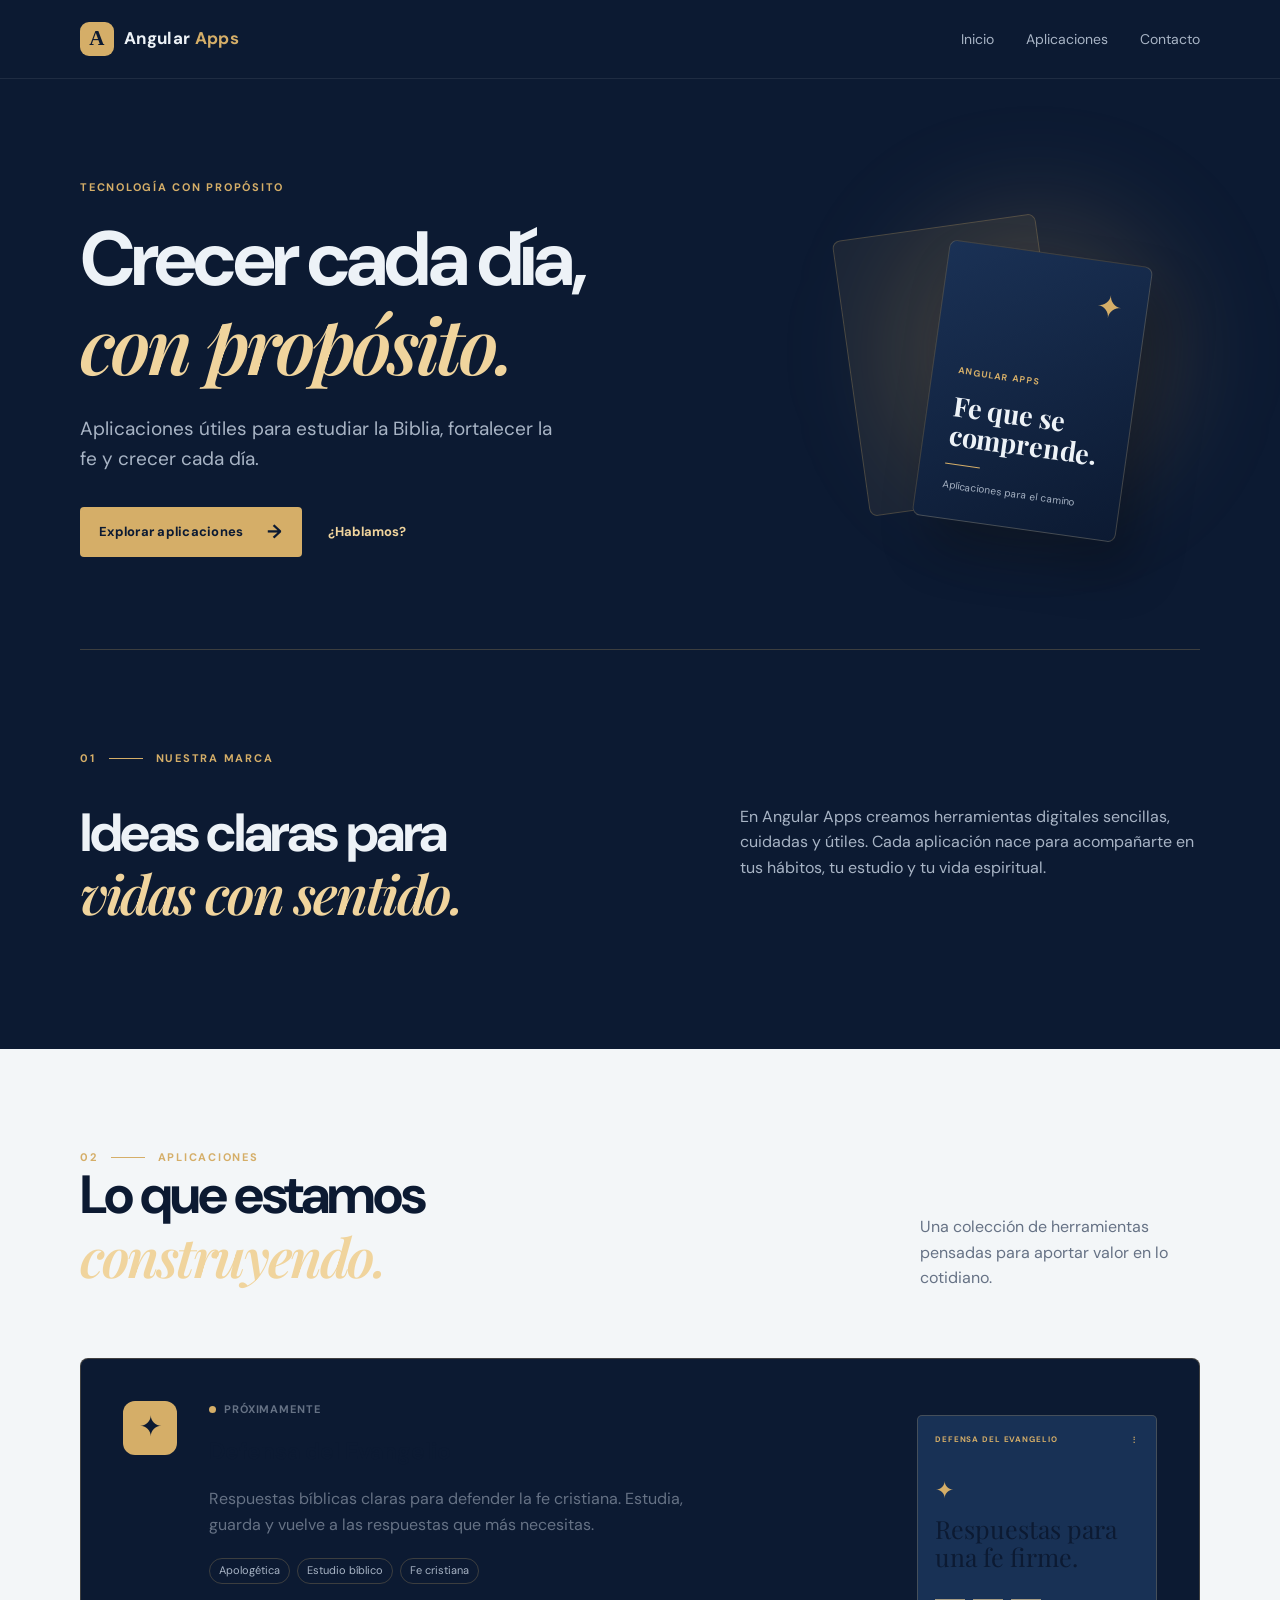
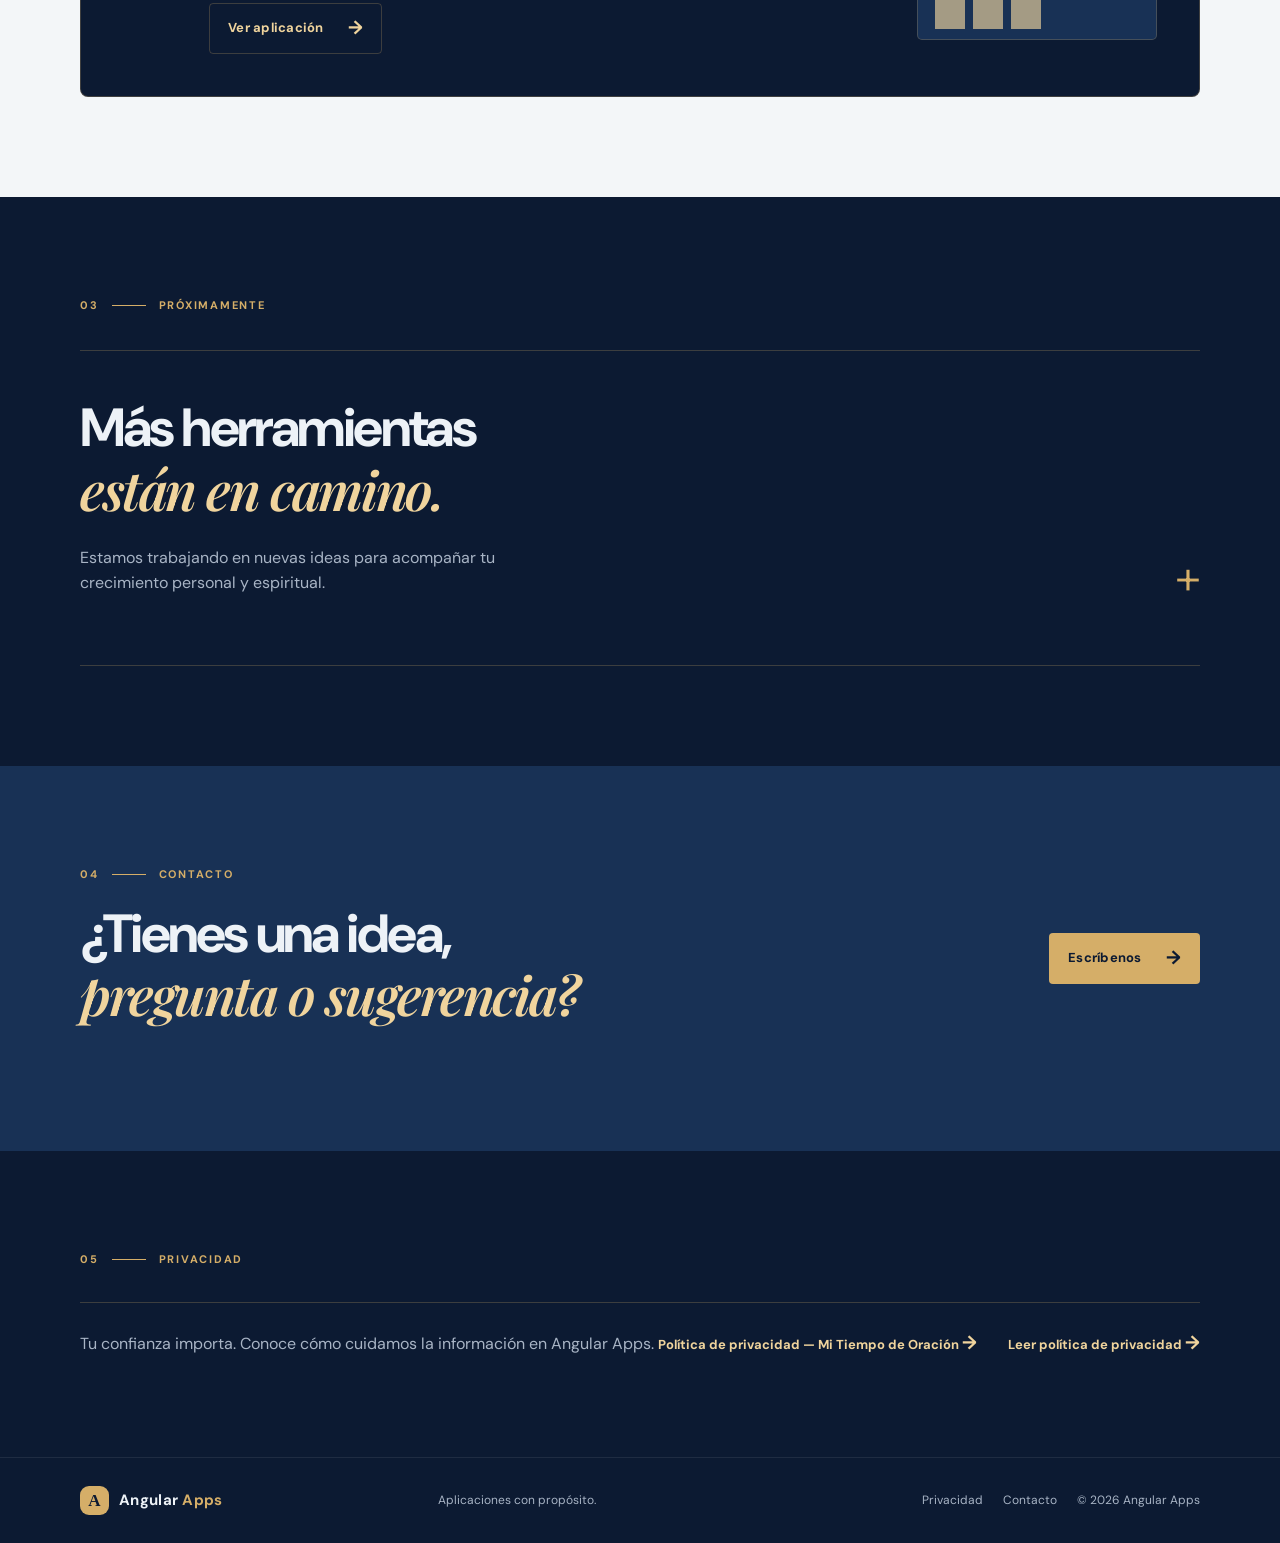
==== index.html @ e32dae2e "Actualiza marca del sitio a Angular Apps" ====
<!doctype html>
<html lang="es">
<head>
  <meta charset="utf-8">
  <meta name="viewport" content="width=device-width, initial-scale=1">
  <meta name="description" content="Angular Apps: aplicaciones útiles para estudiar la Biblia, fortalecer la fe y crecer cada día.">
  <title>Angular Apps | Aplicaciones que fortalecen tu fe</title>
  <link rel="icon" href="assets/logo/favicon.svg" type="image/svg+xml">
  <link rel="stylesheet" href="styles.css">
</head>
<body>
  <header class="site-header">
    <div class="container nav-wrap">
      <a class="brand" href="index.html" aria-label="Angular Apps, inicio"><span class="brand-mark">A</span><span>Angular <em>Apps</em></span></a>
      <button class="menu-toggle" type="button" aria-expanded="false" aria-controls="main-nav" aria-label="Abrir menú">☰</button>
      <nav id="main-nav" class="main-nav" aria-label="Navegación principal">
        <a href="index.html">Inicio</a><a href="apps/defensa-del-evangelio.html">Aplicaciones</a><a href="contacto.html">Contacto</a>
      </nav>
    </div>
  </header>

  <main>
    <section class="hero container">
      <div class="hero-copy">
        <p class="eyebrow">Tecnología con propósito</p>
        <h1>Crecer cada día,<br><span>con propósito.</span></h1>
        <p class="hero-lead">Aplicaciones útiles para estudiar la Biblia, fortalecer la fe y crecer cada día.</p>
        <div class="hero-actions"><a class="button button-primary" href="#aplicaciones">Explorar aplicaciones <span>→</span></a><a class="text-link" href="contacto.html">¿Hablamos?</a></div>
      </div>
      <div class="hero-art" aria-hidden="true"><div class="glow"></div><div class="hero-card card-back"></div><div class="hero-card card-front"><span class="mini-label">ANGULAR APPS</span><span class="cross">✦</span><strong>Fe que se<br>comprende.</strong><span class="card-line"></span><small>Aplicaciones para el camino</small></div></div>
    </section>

    <section class="intro section container" id="marca"><div class="section-kicker">01 <span></span> Nuestra marca</div><div class="intro-grid"><h2>Ideas claras para<br><span>vidas con sentido.</span></h2><p>En Angular Apps creamos herramientas digitales sencillas, cuidadas y útiles. Cada aplicación nace para acompañarte en tus hábitos, tu estudio y tu vida espiritual.</p></div></section>

    <section class="section section-tint" id="aplicaciones"><div class="container"><div class="section-heading"><div><div class="section-kicker">02 <span></span> Aplicaciones</div><h2>Lo que estamos<br><span>construyendo.</span></h2></div><p>Una colección de herramientas pensadas para aportar valor en lo cotidiano.</p></div>
      <article class="app-card"><div class="app-icon">✦</div><div class="app-content"><p class="status"><span></span> Próximamente</p><h3>Defensa del Evangelio</h3><p>Respuestas bíblicas claras para defender la fe cristiana. Estudia, guarda y vuelve a las respuestas que más necesitas.</p><div class="tag-list"><span>Apologética</span><span>Estudio bíblico</span><span>Fe cristiana</span></div><a class="button button-outline" href="apps/defensa-del-evangelio.html">Ver aplicación <span>→</span></a></div><div class="app-preview"><div class="preview-top">DEFENSA DEL EVANGELIO <b>⋮</b></div><div class="preview-star">✦</div><div class="preview-title">Respuestas para<br>una fe firme.</div><div class="preview-row"><i></i><i></i><i></i></div></div></article>
    </div></section>

    <section class="section container coming"><div class="section-kicker">03 <span></span> Próximamente</div><div class="coming-card"><div><h2>Más herramientas<br><span>están en camino.</span></h2><p>Estamos trabajando en nuevas ideas para acompañar tu crecimiento personal y espiritual.</p></div><span class="coming-symbol">+</span></div></section>

    <section class="cta section" id="contacto"><div class="container cta-inner"><div><div class="section-kicker">04 <span></span> Contacto</div><h2>¿Tienes una idea,<br><span>pregunta o sugerencia?</span></h2></div><a class="button button-primary" href="contacto.html">Escríbenos <span>→</span></a></div></section>
    <section class="privacy-note section container"><div class="section-kicker">05 <span></span> Privacidad</div><div class="privacy-row"><p>Tu confianza importa. Conoce cómo cuidamos la información en Angular Apps. <a class="text-link" href="privacidad-mi-tiempo-de-oracion.html">Política de privacidad — Mi Tiempo de Oración <span>→</span></a></p><a class="text-link" href="privacidad.html">Leer política de privacidad <span>→</span></a></div></section>
  </main>
  <footer class="site-footer"><div class="container footer-wrap"><a class="brand" href="index.html"><span class="brand-mark">A</span><span>Angular <em>Apps</em></span></a><p>Aplicaciones con propósito.</p><div><a href="privacidad.html">Privacidad</a><a href="contacto.html">Contacto</a><small>© 2026 Angular Apps</small></div></div></footer>
  <script src="script.js"></script>
</body>
</html>
---- styles.css ----
@import url('https://fonts.googleapis.com/css2?family=DM+Sans:wght@400;500;600;700&family=Playfair+Display:ital,wght@0,600;0,700;1,600&display=swap');
:root{--navy:#0c1a32;--navy-2:#102342;--ink:#edf2f7;--muted:#a8b4c5;--gold:#d5ae68;--gold-soft:#f0d49d;--line:rgba(213,174,104,.24);--paper:#f3f6f8}*{box-sizing:border-box}html{scroll-behavior:smooth}body{margin:0;background:var(--navy);color:var(--ink);font-family:'DM Sans',sans-serif;line-height:1.6}a{color:inherit;text-decoration:none}p{color:var(--muted);margin:0 0 1.3rem}.container{width:min(1120px,calc(100% - 48px));margin:0 auto}.site-header{border-bottom:1px solid rgba(255,255,255,.08);position:relative;z-index:5}.nav-wrap{align-items:center;display:flex;justify-content:space-between;min-height:78px}.brand{align-items:center;display:inline-flex;font-size:17px;font-weight:700;gap:10px;letter-spacing:.02em}.brand em{color:var(--gold);font-style:normal}.brand-mark{align-items:center;background:var(--gold);border-radius:9px;color:var(--navy);display:inline-flex;font-family:Georgia,serif;font-size:21px;height:34px;justify-content:center;width:34px}.main-nav{display:flex;gap:32px}.main-nav a{color:var(--muted);font-size:14px}.main-nav a:hover,.main-nav a.active{color:var(--gold-soft)}.menu-toggle{background:none;border:0;color:var(--ink);display:none;font-size:24px}.hero{align-items:center;display:grid;gap:70px;grid-template-columns:1.05fr .95fr;min-height:570px;padding-bottom:68px;padding-top:76px}.eyebrow,.section-kicker{color:var(--gold);font-size:11px;font-weight:700;letter-spacing:.16em;text-transform:uppercase}.section-kicker{align-items:center;display:flex;gap:13px}.section-kicker span{background:var(--gold);height:1px;width:34px}h1,h2,h3{line-height:1.1;margin:0 0 22px}h1{font-size:clamp(48px,6vw,82px);letter-spacing:-.05em}h2{font-size:clamp(34px,4.2vw,57px);letter-spacing:-.045em}h3{font-size:23px}h1 span,h2 span{color:var(--gold-soft);font-family:'Playfair Display',serif;font-style:italic;font-weight:600}.hero-lead{font-size:19px;max-width:490px}.hero-actions{align-items:center;display:flex;gap:26px;margin-top:32px}.button{border:1px solid transparent;border-radius:4px;display:inline-flex;font-size:13px;font-weight:700;gap:24px;justify-content:space-between;letter-spacing:.02em;padding:14px 18px;transition:.2s ease}.button span,.text-link span{font-size:19px;line-height:1}.button-primary{background:var(--gold);color:var(--navy)}.button-primary:hover{background:var(--gold-soft);transform:translateY(-2px)}.button-outline{border-color:var(--line);color:var(--gold-soft);margin-top:19px}.button-outline:hover{background:rgba(213,174,104,.1)}.text-link{color:var(--gold-soft);font-size:13px;font-weight:700}.hero-art{height:360px;position:relative}.glow{background:rgba(213,174,104,.18);border-radius:50%;filter:blur(55px);height:280px;position:absolute;right:25px;top:24px;width:280px}.hero-card{border:1px solid var(--line);border-radius:8px;height:278px;position:absolute;transform:rotate(-8deg);width:205px}.card-back{background:rgba(213,174,104,.08);right:145px;top:38px}.card-front{background:linear-gradient(150deg,#1a3155,#0c1a32);box-shadow:20px 28px 50px rgba(0,0,0,.28);display:flex;flex-direction:column;gap:13px;justify-content:flex-end;padding:25px;right:65px;top:64px;transform:rotate(8deg)}.mini-label,.phone-brand{color:var(--gold);font-size:9px;font-weight:700;letter-spacing:.13em}.cross{color:var(--gold);font-size:31px;position:absolute;right:24px;top:20px}.card-front strong{font-family:'Playfair Display',serif;font-size:27px;line-height:1.1}.card-line{background:var(--gold);height:1px;width:35px}.card-front small{color:var(--muted);font-size:10px}.section{padding-bottom:100px;padding-top:100px}.intro{border-top:1px solid var(--line)}.intro-grid,.section-heading,.privacy-row,.coming-card,.cta-inner{display:flex;justify-content:space-between}.intro-grid{gap:60px;margin-top:36px}.intro-grid p{max-width:460px}.section-tint{background:var(--paper);color:var(--navy)}.section-tint p{color:#667285}.section-heading{align-items:end;margin-bottom:46px}.section-heading>p{max-width:280px}.app-card{background:var(--navy);border:1px solid rgba(213,174,104,.26);border-radius:8px;display:grid;gap:32px;grid-template-columns:54px 1fr 240px;padding:42px}.app-icon{align-items:center;background:var(--gold);border-radius:12px;color:var(--navy);display:flex;font-size:28px;height:54px;justify-content:center;width:54px}.app-content{max-width:520px}.status{align-items:center;color:var(--gold-soft);display:flex;font-size:11px;font-weight:700;gap:8px;letter-spacing:.08em;text-transform:uppercase}.status span{background:var(--gold);border-radius:50%;height:7px;width:7px}.tag-list{display:flex;flex-wrap:wrap;gap:7px}.tag-list span{border:1px solid var(--line);border-radius:100px;color:var(--muted);font-size:11px;padding:3px 9px}.app-preview{align-self:center;background:#183155;border:1px solid var(--line);border-radius:5px;height:225px;overflow:hidden;padding:17px}.preview-top{color:var(--gold);font-size:8px;font-weight:700;letter-spacing:.11em}.preview-top b{float:right}.preview-star{color:var(--gold);font-size:23px;margin-top:26px}.preview-title{font-family:'Playfair Display',serif;font-size:25px;line-height:1.1;margin-top:7px}.preview-row{display:flex;gap:8px;margin-top:29px}.preview-row i{background:rgba(240,212,157,.65);display:block;height:30px;width:30px}.coming-card{align-items:end;border-bottom:1px solid var(--line);border-top:1px solid var(--line);margin-top:36px;padding:48px 0}.coming-card p{max-width:420px}.coming-symbol{color:var(--gold);font-size:48px;font-weight:300}.cta{background:#183155}.cta-inner{align-items:center}.cta .section-kicker{margin-bottom:22px}.privacy-row{align-items:center;border-top:1px solid var(--line);margin-top:34px;padding-top:28px}.privacy-row p{margin:0}.site-footer{border-top:1px solid rgba(255,255,255,.08);padding:28px 0}.footer-wrap{align-items:center;display:grid;gap:22px;grid-template-columns:1fr 1fr 1.2fr}.footer-wrap p{font-size:12px;margin:0}.footer-wrap>div{align-items:center;display:flex;gap:20px;justify-content:end}.footer-wrap a,.footer-wrap small{color:var(--muted);font-size:12px}.footer-wrap .brand{color:var(--ink);font-size:15px}.footer-wrap .brand-mark{font-size:17px;height:29px;width:29px}.app-hero{align-items:center;display:grid;gap:50px;grid-template-columns:1fr .8fr;min-height:570px;padding-bottom:80px;padding-top:55px}.back-link{color:var(--muted);display:block;font-size:12px;margin-bottom:70px}.back-link:hover{color:var(--gold)}.app-hero .status{margin-top:28px}.store-buttons{display:flex;gap:10px;margin-top:24px}.store-button{align-items:center;background:#071226;border:1px solid var(--line);border-radius:5px;display:flex;gap:10px;padding:9px 14px}.store-button b{color:var(--gold);font-size:22px}.store-button span{display:flex;flex-direction:column;font-size:13px;font-weight:700;line-height:1.2}.store-button small{color:var(--muted);font-size:8px;font-weight:400}.app-hero-art{align-items:center;display:flex;justify-content:center}.phone-shell{background:#050b18;border:7px solid #294364;border-radius:30px;box-shadow:0 25px 55px rgba(0,0,0,.3);height:430px;padding:9px;width:226px}.phone-screen{background:linear-gradient(165deg,#1d4265,#0e213b);border-radius:18px;height:100%;padding:24px 15px}.phone-brand{font-size:7px}.phone-screen h3{font-family:'Playfair Display',serif;font-size:29px;margin-top:70px}.phone-screen em{color:var(--gold-soft);font-style:italic}.phone-feature{border-top:1px solid var(--line);color:#dbe5ef;font-size:11px;padding:14px 0}.phone-feature b{color:var(--gold);float:right}.feature-grid{display:grid;gap:1px;grid-template-columns:repeat(3,1fr)}.feature-grid article{background:#fff;padding:30px}.feature-grid article:nth-child(n+4){border-top:1px solid #dce3e8}.feature-grid article span{color:#b78b42;font-size:24px}.feature-grid h3{font-size:18px;margin:18px 0 10px}.feature-grid p{font-size:13px;margin:0}.screenshots h2{margin-top:24px}.screenshot-grid{display:grid;gap:18px;grid-template-columns:repeat(3,1fr);margin-top:42px}.screenshot-placeholder{align-items:center;background:rgba(255,255,255,.04);border:1px dashed var(--line);border-radius:7px;display:flex;flex-direction:column;height:260px;justify-content:center}.screenshot-placeholder span{color:var(--gold);font-size:35px;font-weight:300}.screenshot-placeholder small{color:var(--muted);font-size:11px}.page-links{display:flex;gap:26px;padding-bottom:70px}.page-links a{color:var(--gold-soft);font-size:13px}.legal-hero{border-bottom:1px solid var(--line);padding:90px 0 65px}.legal-hero h1{margin-top:20px}.legal-content{max-width:760px;padding-bottom:100px;padding-top:65px}.legal-content h2{font-size:23px;letter-spacing:-.02em;margin-top:40px}.legal-content p,.legal-content li{color:#bcc7d4;font-size:15px}.legal-content a{color:var(--gold-soft);text-decoration:underline}.legal-content ul{padding-left:20px}.contact-hero{align-items:center;display:grid;gap:70px;grid-template-columns:1.1fr .9fr;min-height:590px}.contact-card{background:#132b4d;border:1px solid var(--line);border-radius:8px;padding:45px}.contact-icon{color:var(--gold);font-size:36px}.contact-card p{font-size:14px;margin:30px 0 7px}.contact-card>a{color:var(--gold-soft);font-family:'Playfair Display',serif;font-size:22px;overflow-wrap:anywhere}.contact-card small{color:var(--muted);display:block;font-size:12px;margin-top:25px}.contact-hero .hero-lead{max-width:520px}
@media(max-width:760px){.container{width:min(100% - 32px,540px)}.site-header{min-height:68px}.nav-wrap{min-height:68px}.menu-toggle{display:block}.main-nav{background:var(--navy);border-bottom:1px solid var(--line);display:none;flex-direction:column;gap:0;left:0;padding:8px 16px;position:absolute;right:0;top:68px}.main-nav.is-open{display:flex}.main-nav a{padding:12px 0}.hero,.app-hero,.contact-hero{display:block;min-height:0;padding-bottom:70px;padding-top:65px}.hero-art{height:300px;margin-top:40px}.hero-card{height:230px;width:170px}.card-front{right:50px;top:50px}.card-back{right:130px;top:25px}.intro-grid,.section-heading,.privacy-row,.coming-card,.cta-inner{align-items:flex-start;display:block}.intro-grid{margin-top:25px}.intro-grid h2{margin-bottom:25px}.section{padding-bottom:70px;padding-top:70px}.section-heading>p{margin-top:20px}.app-card{display:block;padding:25px}.app-content{margin-top:25px}.app-preview{margin-top:35px}.cta-inner .button{margin-top:30px}.footer-wrap{display:block}.footer-wrap p{margin:18px 0}.footer-wrap>div{justify-content:flex-start;flex-wrap:wrap}.app-hero .back-link{margin-bottom:55px}.app-hero-art{margin-top:50px}.feature-grid{grid-template-columns:1fr}.feature-grid article:nth-child(n+2){border-top:1px solid #dce3e8}.screenshot-grid{grid-template-columns:1fr}.screenshot-placeholder{height:180px}.legal-hero{padding:65px 0 45px}.legal-content{padding-bottom:70px;padding-top:40px}.contact-card{margin-top:48px;padding:32px}.store-buttons{flex-wrap:wrap}.store-button{flex:1;min-width:145px}}
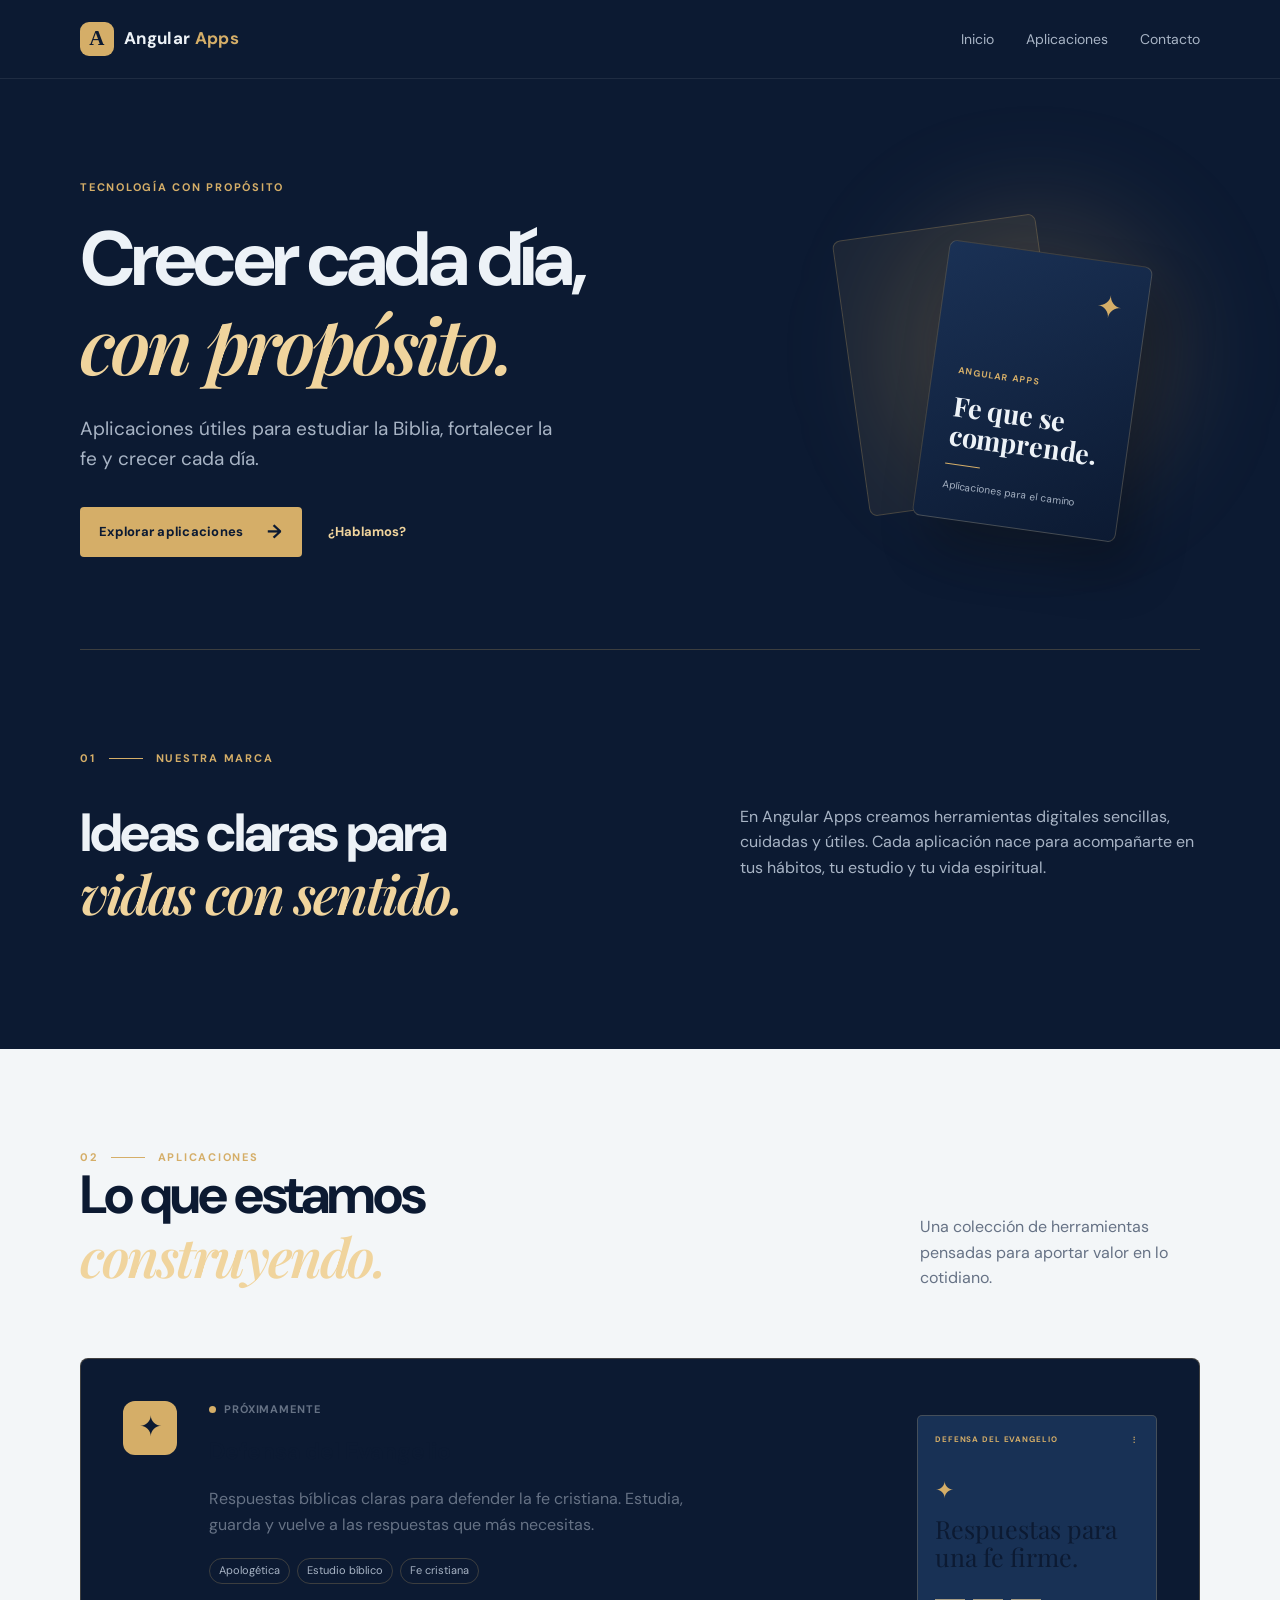
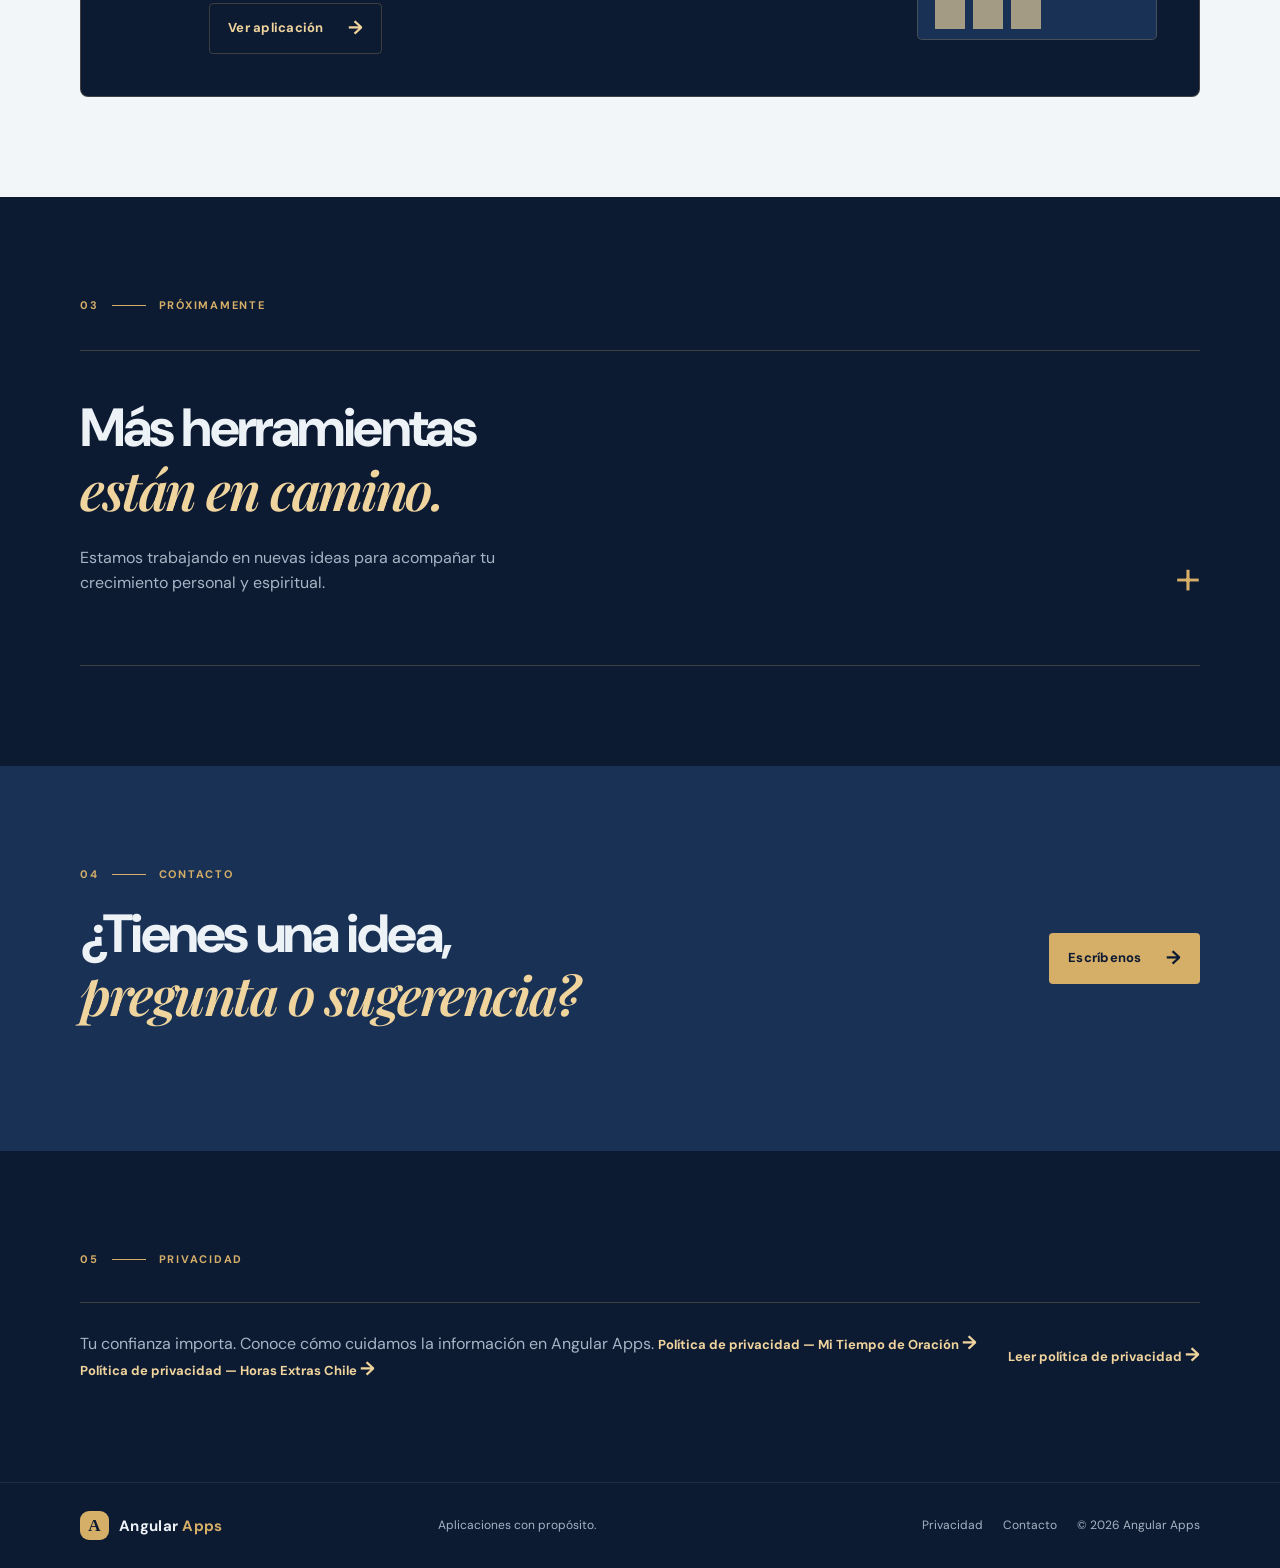
==== commit 4fb5515b: "Add privacy policy for Horas Extras Chile" ====
--- a/index.html
+++ b/index.html
@@ -39,7 +39,7 @@
     <section class="section container coming"><div class="section-kicker">03 <span></span> Próximamente</div><div class="coming-card"><div><h2>Más herramientas<br><span>están en camino.</span></h2><p>Estamos trabajando en nuevas ideas para acompañar tu crecimiento personal y espiritual.</p></div><span class="coming-symbol">+</span></div></section>
 
     <section class="cta section" id="contacto"><div class="container cta-inner"><div><div class="section-kicker">04 <span></span> Contacto</div><h2>¿Tienes una idea,<br><span>pregunta o sugerencia?</span></h2></div><a class="button button-primary" href="contacto.html">Escríbenos <span>→</span></a></div></section>
-    <section class="privacy-note section container"><div class="section-kicker">05 <span></span> Privacidad</div><div class="privacy-row"><p>Tu confianza importa. Conoce cómo cuidamos la información en Angular Apps. <a class="text-link" href="privacidad-mi-tiempo-de-oracion.html">Política de privacidad — Mi Tiempo de Oración <span>→</span></a></p><a class="text-link" href="privacidad.html">Leer política de privacidad <span>→</span></a></div></section>
+    <section class="privacy-note section container"><div class="section-kicker">05 <span></span> Privacidad</div><div class="privacy-row"><p>Tu confianza importa. Conoce cómo cuidamos la información en Angular Apps. <a class="text-link" href="privacidad-mi-tiempo-de-oracion.html">Política de privacidad — Mi Tiempo de Oración <span>→</span></a><br><a class="text-link" href="privacidad-horas-extras-chile.html">Política de privacidad — Horas Extras Chile <span>→</span></a></p><a class="text-link" href="privacidad.html">Leer política de privacidad <span>→</span></a></div></section>
   </main>
   <footer class="site-footer"><div class="container footer-wrap"><a class="brand" href="index.html"><span class="brand-mark">A</span><span>Angular <em>Apps</em></span></a><p>Aplicaciones con propósito.</p><div><a href="privacidad.html">Privacidad</a><a href="contacto.html">Contacto</a><small>© 2026 Angular Apps</small></div></div></footer>
   <script src="script.js"></script>
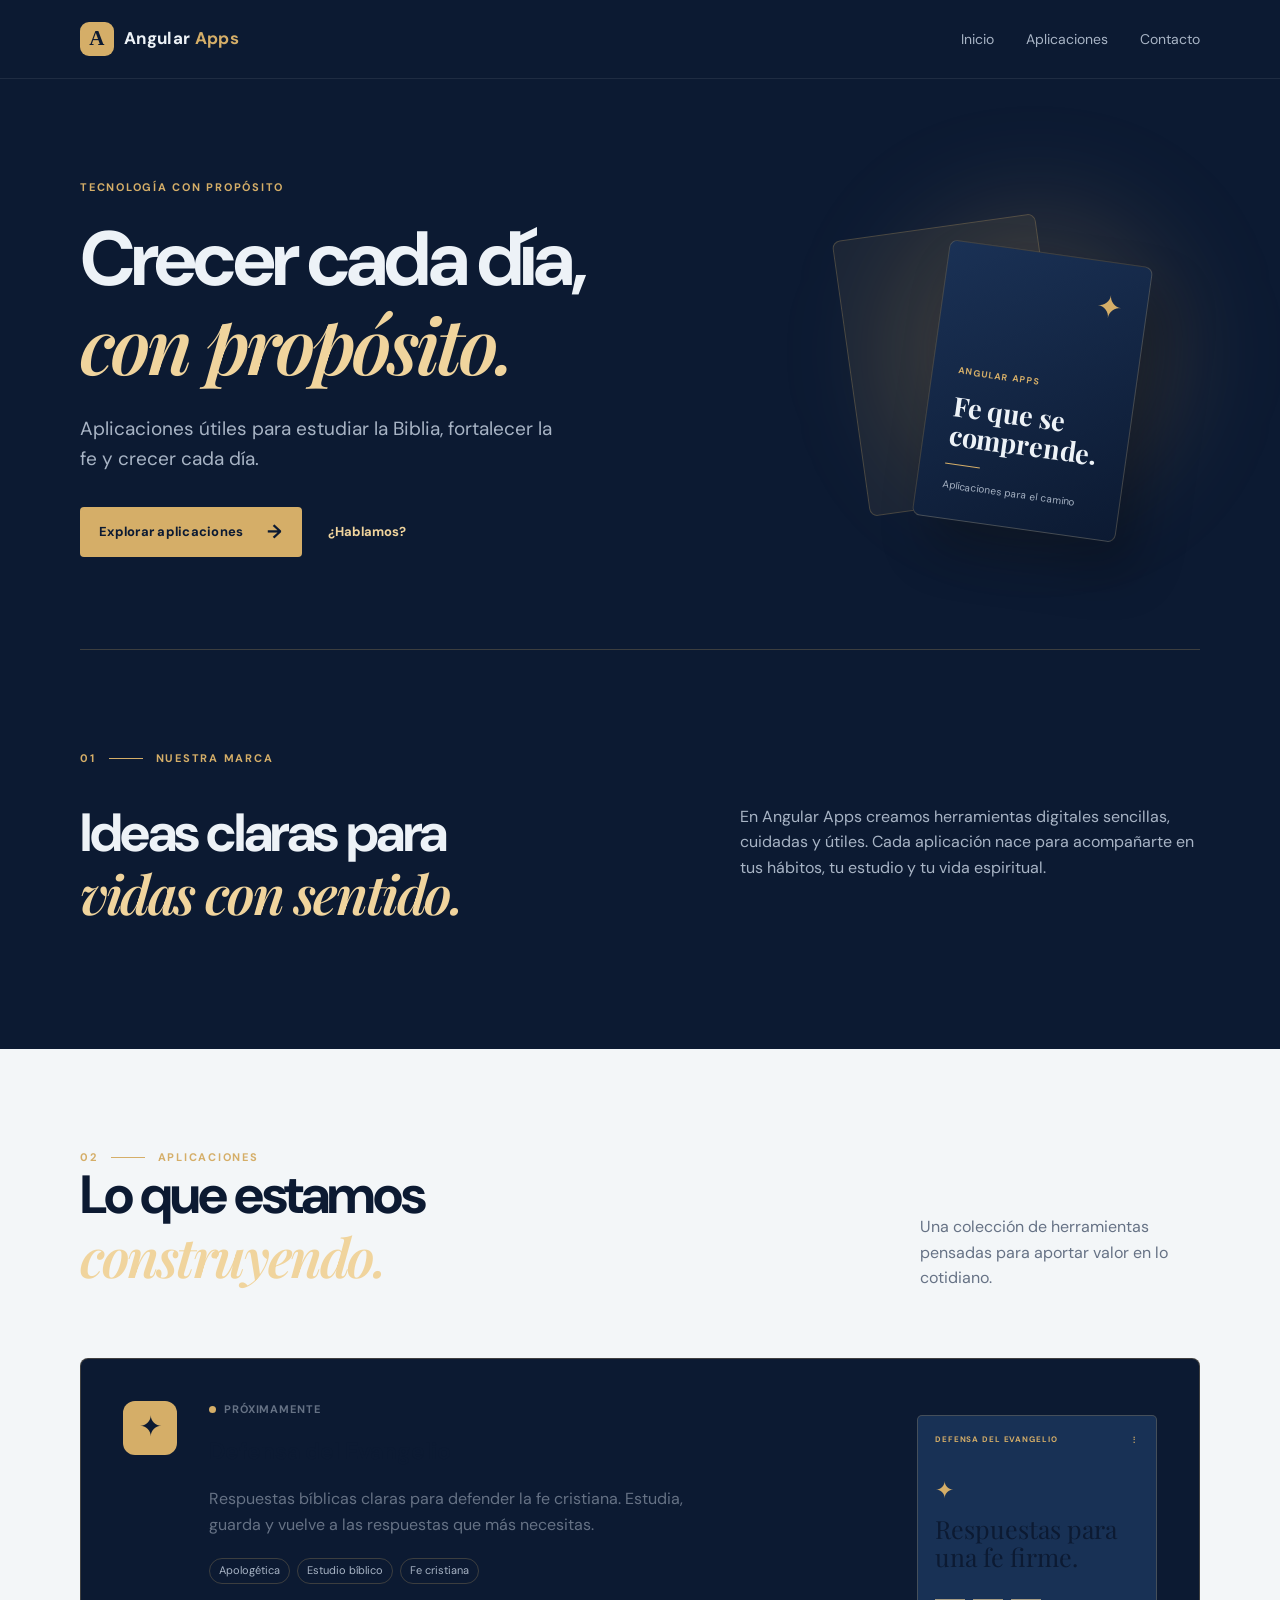
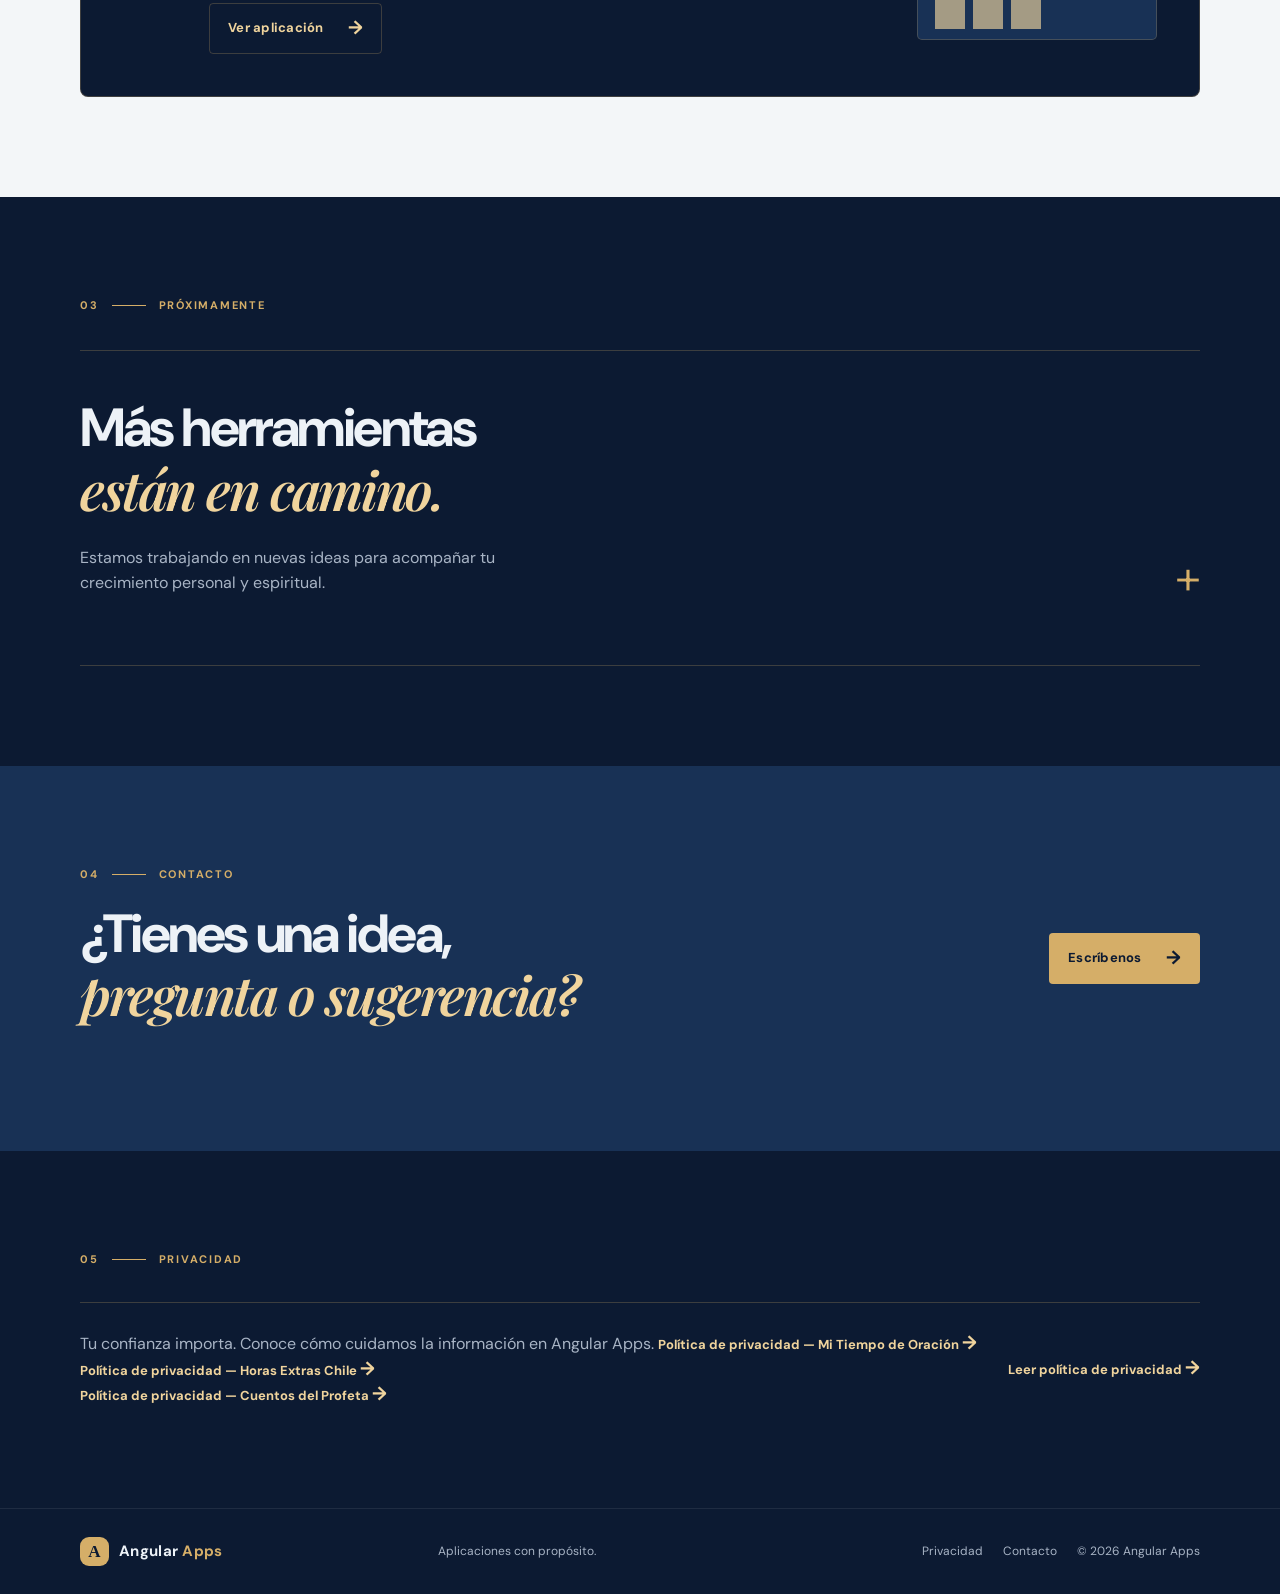
==== commit ec45ffc9: "Agrega política de privacidad de Cuentos del Profeta" ====
--- a/index.html
+++ b/index.html
@@ -39,7 +39,7 @@
     <section class="section container coming"><div class="section-kicker">03 <span></span> Próximamente</div><div class="coming-card"><div><h2>Más herramientas<br><span>están en camino.</span></h2><p>Estamos trabajando en nuevas ideas para acompañar tu crecimiento personal y espiritual.</p></div><span class="coming-symbol">+</span></div></section>
 
     <section class="cta section" id="contacto"><div class="container cta-inner"><div><div class="section-kicker">04 <span></span> Contacto</div><h2>¿Tienes una idea,<br><span>pregunta o sugerencia?</span></h2></div><a class="button button-primary" href="contacto.html">Escríbenos <span>→</span></a></div></section>
-    <section class="privacy-note section container"><div class="section-kicker">05 <span></span> Privacidad</div><div class="privacy-row"><p>Tu confianza importa. Conoce cómo cuidamos la información en Angular Apps. <a class="text-link" href="privacidad-mi-tiempo-de-oracion.html">Política de privacidad — Mi Tiempo de Oración <span>→</span></a><br><a class="text-link" href="privacidad-horas-extras-chile.html">Política de privacidad — Horas Extras Chile <span>→</span></a></p><a class="text-link" href="privacidad.html">Leer política de privacidad <span>→</span></a></div></section>
+    <section class="privacy-note section container"><div class="section-kicker">05 <span></span> Privacidad</div><div class="privacy-row"><p>Tu confianza importa. Conoce cómo cuidamos la información en Angular Apps. <a class="text-link" href="privacidad-mi-tiempo-de-oracion.html">Política de privacidad — Mi Tiempo de Oración <span>→</span></a><br><a class="text-link" href="privacidad-horas-extras-chile.html">Política de privacidad — Horas Extras Chile <span>→</span></a><br><a class="text-link" href="privacidad-cuentos-del-profeta.html">Política de privacidad — Cuentos del Profeta <span>→</span></a></p><a class="text-link" href="privacidad.html">Leer política de privacidad <span>→</span></a></div></section>
   </main>
   <footer class="site-footer"><div class="container footer-wrap"><a class="brand" href="index.html"><span class="brand-mark">A</span><span>Angular <em>Apps</em></span></a><p>Aplicaciones con propósito.</p><div><a href="privacidad.html">Privacidad</a><a href="contacto.html">Contacto</a><small>© 2026 Angular Apps</small></div></div></footer>
   <script src="script.js"></script>
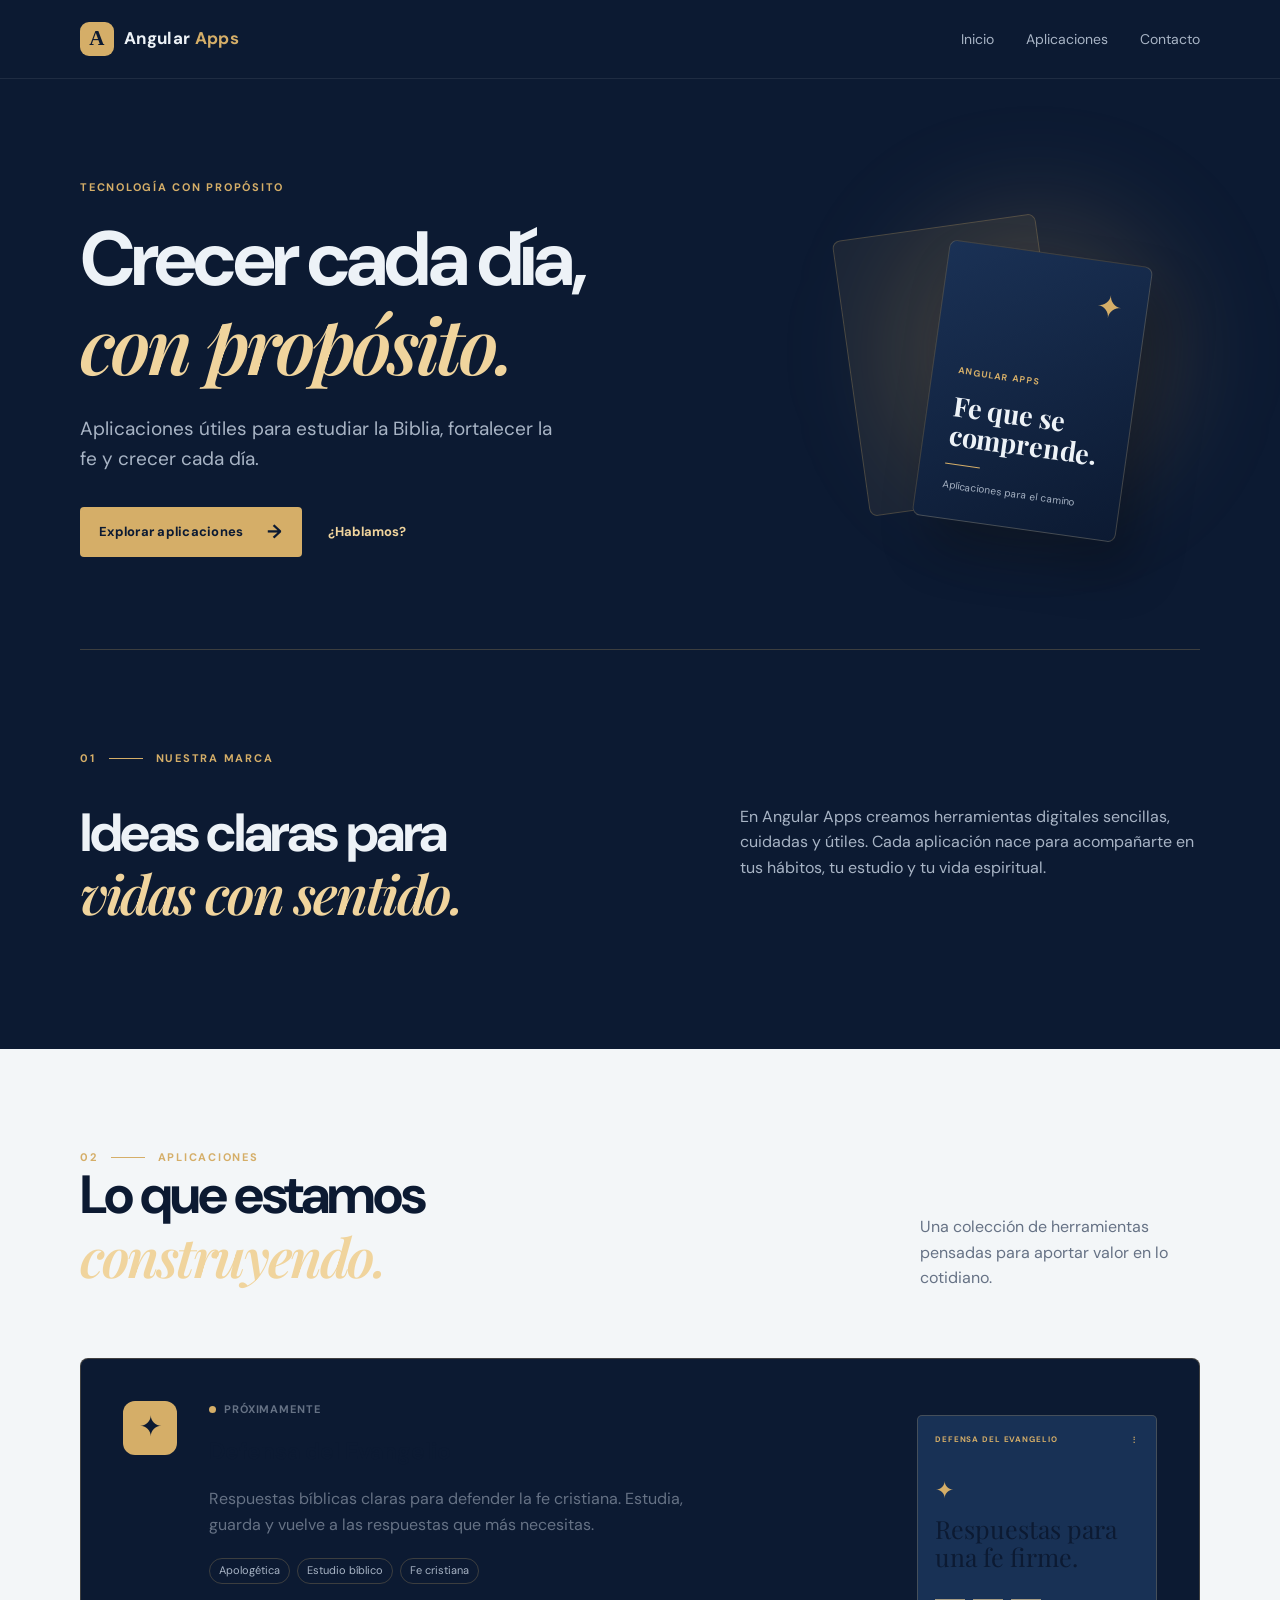
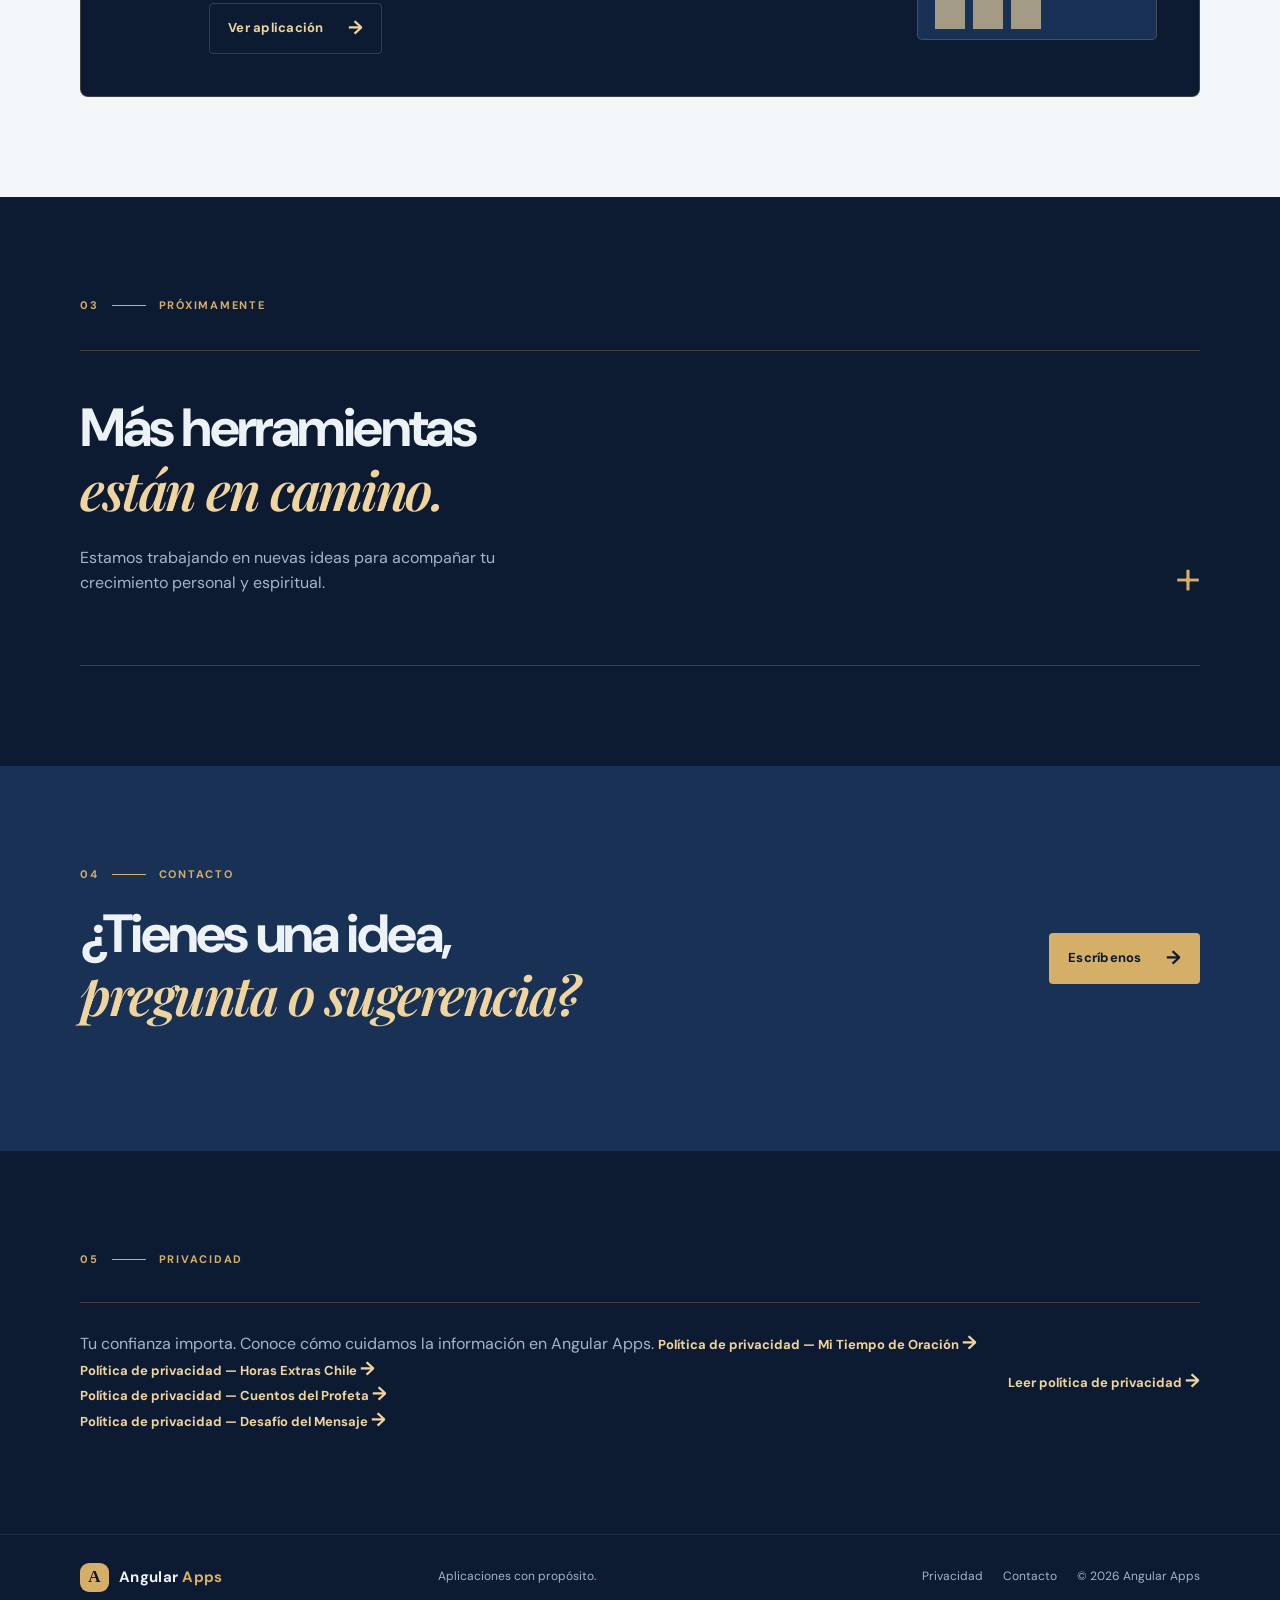
==== commit f443d34b: "docs: add Desafío del Mensaje privacy policy" ====
--- a/index.html
+++ b/index.html
@@ -39,7 +39,7 @@
     <section class="section container coming"><div class="section-kicker">03 <span></span> Próximamente</div><div class="coming-card"><div><h2>Más herramientas<br><span>están en camino.</span></h2><p>Estamos trabajando en nuevas ideas para acompañar tu crecimiento personal y espiritual.</p></div><span class="coming-symbol">+</span></div></section>
 
     <section class="cta section" id="contacto"><div class="container cta-inner"><div><div class="section-kicker">04 <span></span> Contacto</div><h2>¿Tienes una idea,<br><span>pregunta o sugerencia?</span></h2></div><a class="button button-primary" href="contacto.html">Escríbenos <span>→</span></a></div></section>
-    <section class="privacy-note section container"><div class="section-kicker">05 <span></span> Privacidad</div><div class="privacy-row"><p>Tu confianza importa. Conoce cómo cuidamos la información en Angular Apps. <a class="text-link" href="privacidad-mi-tiempo-de-oracion.html">Política de privacidad — Mi Tiempo de Oración <span>→</span></a><br><a class="text-link" href="privacidad-horas-extras-chile.html">Política de privacidad — Horas Extras Chile <span>→</span></a><br><a class="text-link" href="privacidad-cuentos-del-profeta.html">Política de privacidad — Cuentos del Profeta <span>→</span></a></p><a class="text-link" href="privacidad.html">Leer política de privacidad <span>→</span></a></div></section>
+    <section class="privacy-note section container"><div class="section-kicker">05 <span></span> Privacidad</div><div class="privacy-row"><p>Tu confianza importa. Conoce cómo cuidamos la información en Angular Apps. <a class="text-link" href="privacidad-mi-tiempo-de-oracion.html">Política de privacidad — Mi Tiempo de Oración <span>→</span></a><br><a class="text-link" href="privacidad-horas-extras-chile.html">Política de privacidad — Horas Extras Chile <span>→</span></a><br><a class="text-link" href="privacidad-cuentos-del-profeta.html">Política de privacidad — Cuentos del Profeta <span>→</span></a><br><a class="text-link" href="privacidad-desafio-del-mensaje.html">Política de privacidad — Desafío del Mensaje <span>→</span></a></p><a class="text-link" href="privacidad.html">Leer política de privacidad <span>→</span></a></div></section>
   </main>
   <footer class="site-footer"><div class="container footer-wrap"><a class="brand" href="index.html"><span class="brand-mark">A</span><span>Angular <em>Apps</em></span></a><p>Aplicaciones con propósito.</p><div><a href="privacidad.html">Privacidad</a><a href="contacto.html">Contacto</a><small>© 2026 Angular Apps</small></div></div></footer>
   <script src="script.js"></script>
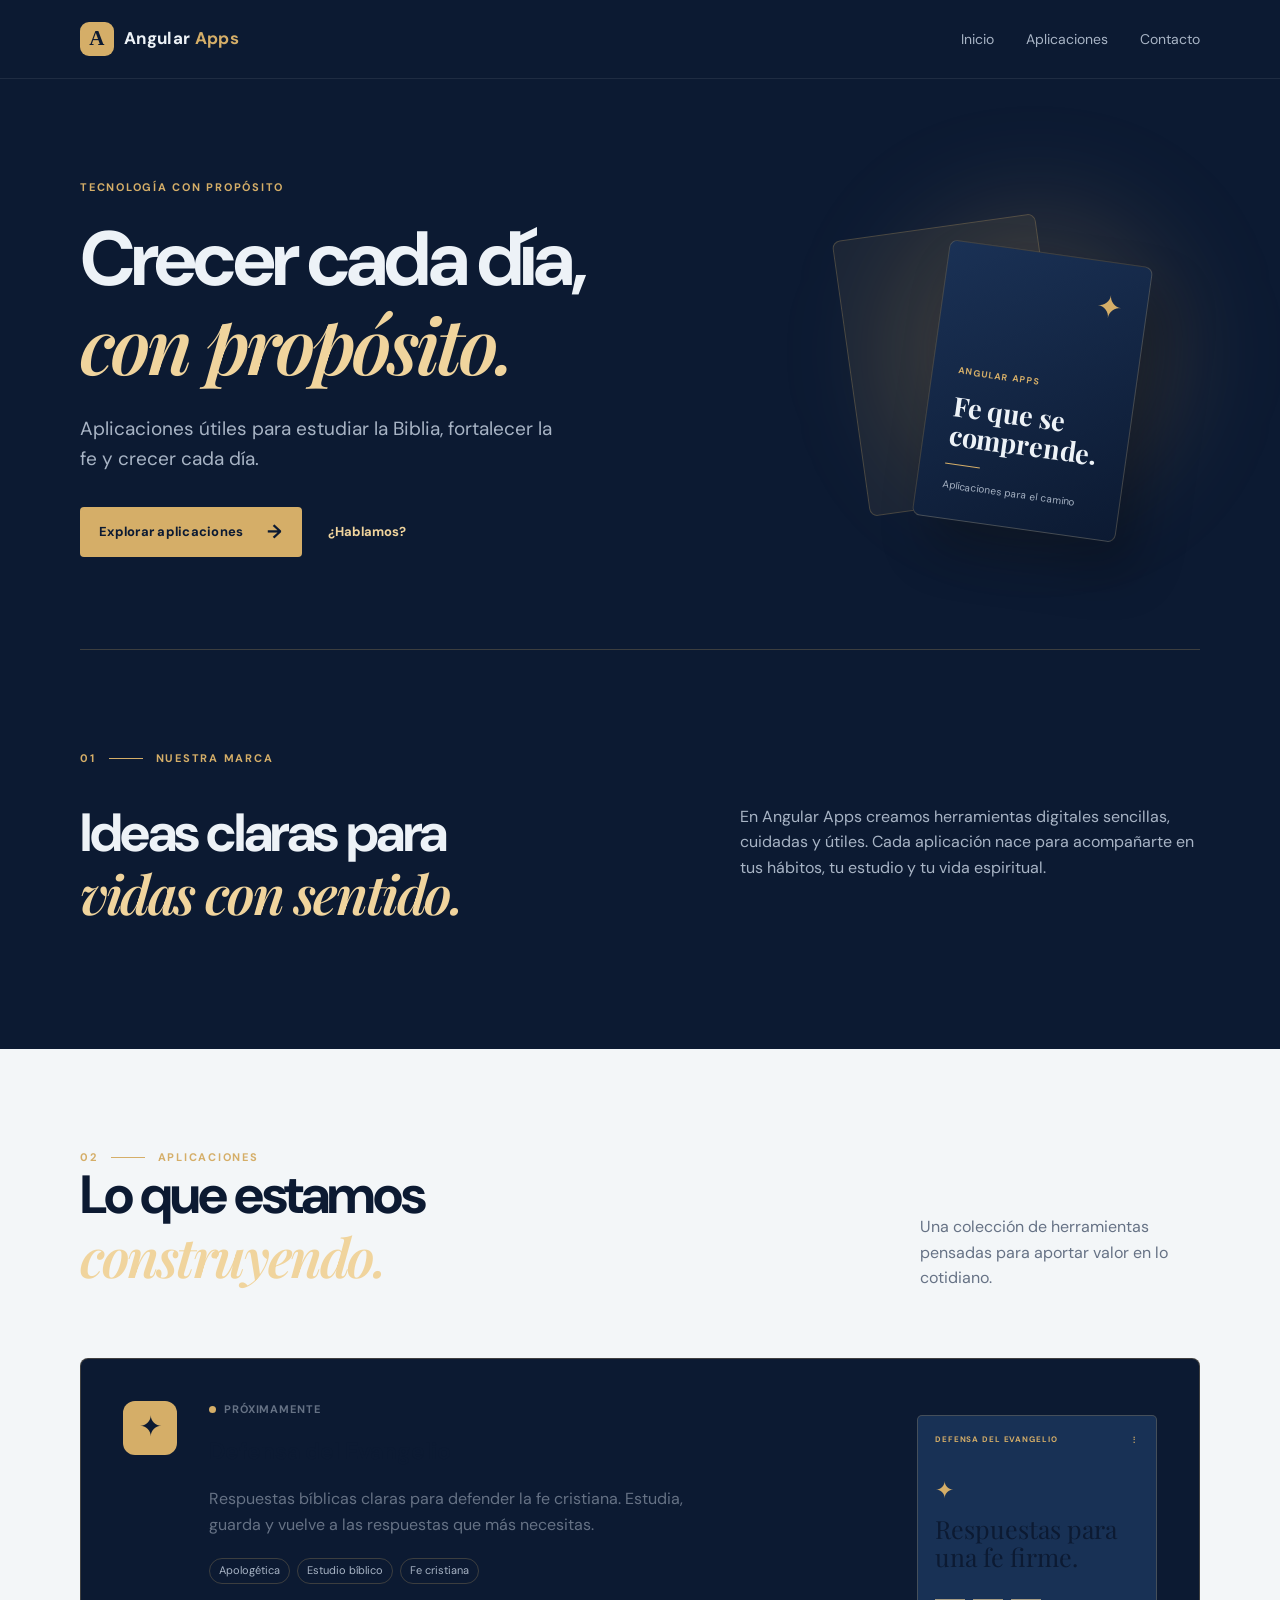
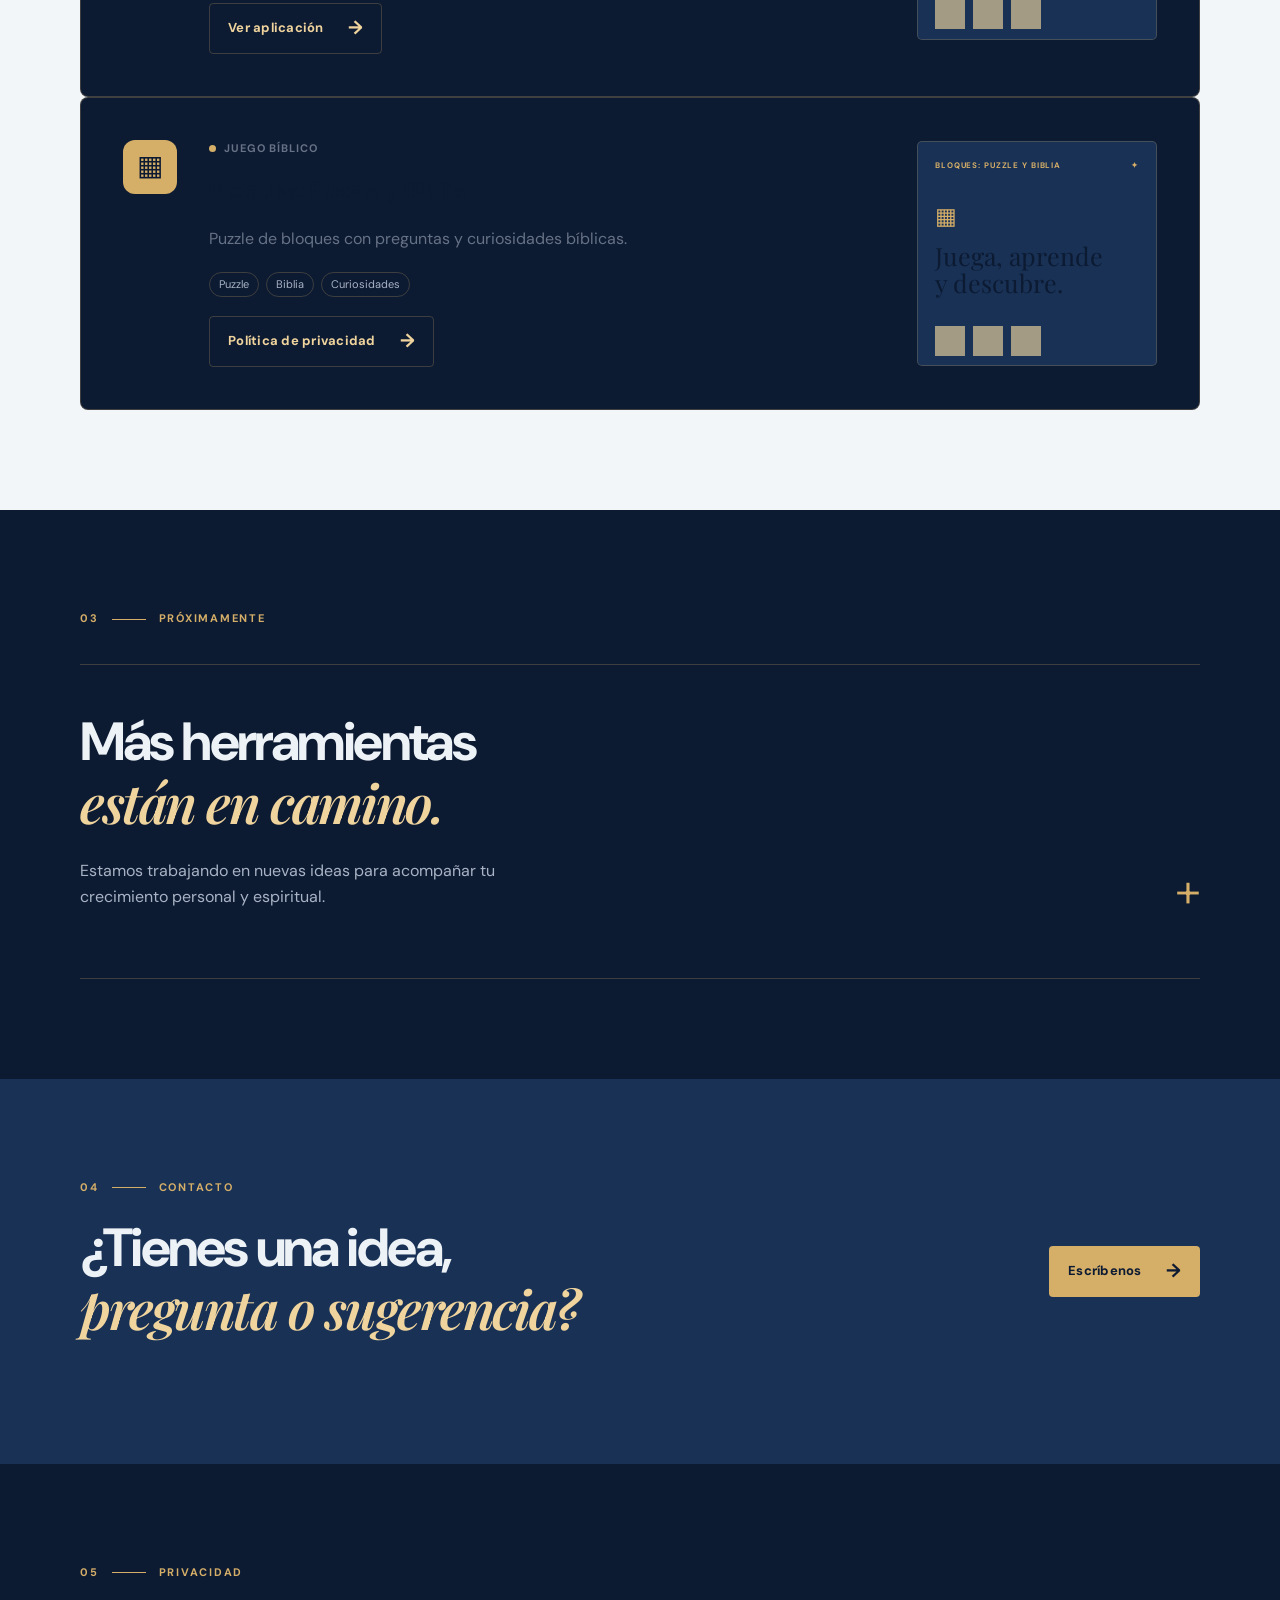
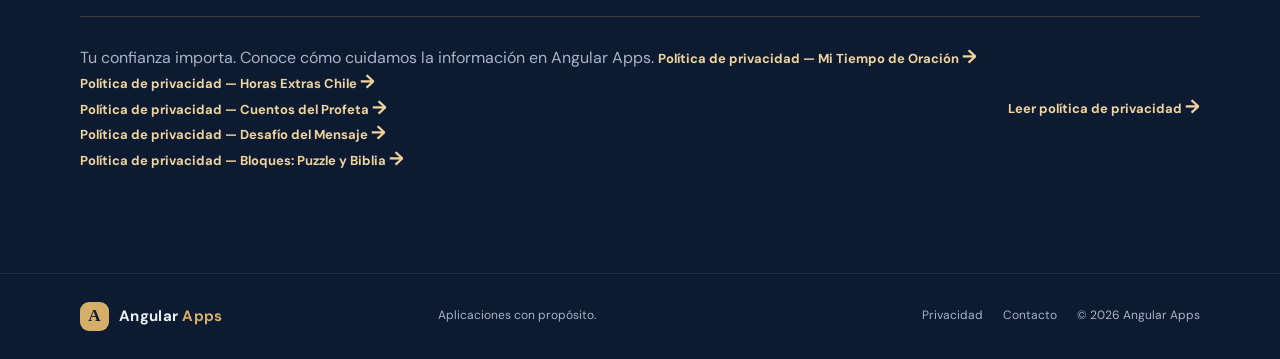
==== commit 95049015: "Add Bloques Bible puzzle privacy policy" ====
--- a/index.html
+++ b/index.html
@@ -34,12 +34,13 @@
 
     <section class="section section-tint" id="aplicaciones"><div class="container"><div class="section-heading"><div><div class="section-kicker">02 <span></span> Aplicaciones</div><h2>Lo que estamos<br><span>construyendo.</span></h2></div><p>Una colección de herramientas pensadas para aportar valor en lo cotidiano.</p></div>
       <article class="app-card"><div class="app-icon">✦</div><div class="app-content"><p class="status"><span></span> Próximamente</p><h3>Defensa del Evangelio</h3><p>Respuestas bíblicas claras para defender la fe cristiana. Estudia, guarda y vuelve a las respuestas que más necesitas.</p><div class="tag-list"><span>Apologética</span><span>Estudio bíblico</span><span>Fe cristiana</span></div><a class="button button-outline" href="apps/defensa-del-evangelio.html">Ver aplicación <span>→</span></a></div><div class="app-preview"><div class="preview-top">DEFENSA DEL EVANGELIO <b>⋮</b></div><div class="preview-star">✦</div><div class="preview-title">Respuestas para<br>una fe firme.</div><div class="preview-row"><i></i><i></i><i></i></div></div></article>
+      <article class="app-card"><div class="app-icon">▦</div><div class="app-content"><p class="status"><span></span> Juego bíblico</p><h3>Bloques: Puzzle y Biblia</h3><p>Puzzle de bloques con preguntas y curiosidades bíblicas.</p><div class="tag-list"><span>Puzzle</span><span>Biblia</span><span>Curiosidades</span></div><a class="button button-outline" href="privacidad-bloques-puzzle-biblia.html">Política de privacidad <span>→</span></a></div><div class="app-preview" aria-hidden="true"><div class="preview-top">BLOQUES: PUZZLE Y BIBLIA <b>✦</b></div><div class="preview-star">▦</div><div class="preview-title">Juega, aprende<br>y descubre.</div><div class="preview-row"><i></i><i></i><i></i></div></div></article>
     </div></section>
 
     <section class="section container coming"><div class="section-kicker">03 <span></span> Próximamente</div><div class="coming-card"><div><h2>Más herramientas<br><span>están en camino.</span></h2><p>Estamos trabajando en nuevas ideas para acompañar tu crecimiento personal y espiritual.</p></div><span class="coming-symbol">+</span></div></section>
 
     <section class="cta section" id="contacto"><div class="container cta-inner"><div><div class="section-kicker">04 <span></span> Contacto</div><h2>¿Tienes una idea,<br><span>pregunta o sugerencia?</span></h2></div><a class="button button-primary" href="contacto.html">Escríbenos <span>→</span></a></div></section>
-    <section class="privacy-note section container"><div class="section-kicker">05 <span></span> Privacidad</div><div class="privacy-row"><p>Tu confianza importa. Conoce cómo cuidamos la información en Angular Apps. <a class="text-link" href="privacidad-mi-tiempo-de-oracion.html">Política de privacidad — Mi Tiempo de Oración <span>→</span></a><br><a class="text-link" href="privacidad-horas-extras-chile.html">Política de privacidad — Horas Extras Chile <span>→</span></a><br><a class="text-link" href="privacidad-cuentos-del-profeta.html">Política de privacidad — Cuentos del Profeta <span>→</span></a><br><a class="text-link" href="privacidad-desafio-del-mensaje.html">Política de privacidad — Desafío del Mensaje <span>→</span></a></p><a class="text-link" href="privacidad.html">Leer política de privacidad <span>→</span></a></div></section>
+    <section class="privacy-note section container"><div class="section-kicker">05 <span></span> Privacidad</div><div class="privacy-row"><p>Tu confianza importa. Conoce cómo cuidamos la información en Angular Apps. <a class="text-link" href="privacidad-mi-tiempo-de-oracion.html">Política de privacidad — Mi Tiempo de Oración <span>→</span></a><br><a class="text-link" href="privacidad-horas-extras-chile.html">Política de privacidad — Horas Extras Chile <span>→</span></a><br><a class="text-link" href="privacidad-cuentos-del-profeta.html">Política de privacidad — Cuentos del Profeta <span>→</span></a><br><a class="text-link" href="privacidad-desafio-del-mensaje.html">Política de privacidad — Desafío del Mensaje <span>→</span></a><br><a class="text-link" href="privacidad-bloques-puzzle-biblia.html">Política de privacidad — Bloques: Puzzle y Biblia <span>→</span></a></p><a class="text-link" href="privacidad.html">Leer política de privacidad <span>→</span></a></div></section>
   </main>
   <footer class="site-footer"><div class="container footer-wrap"><a class="brand" href="index.html"><span class="brand-mark">A</span><span>Angular <em>Apps</em></span></a><p>Aplicaciones con propósito.</p><div><a href="privacidad.html">Privacidad</a><a href="contacto.html">Contacto</a><small>© 2026 Angular Apps</small></div></div></footer>
   <script src="script.js"></script>
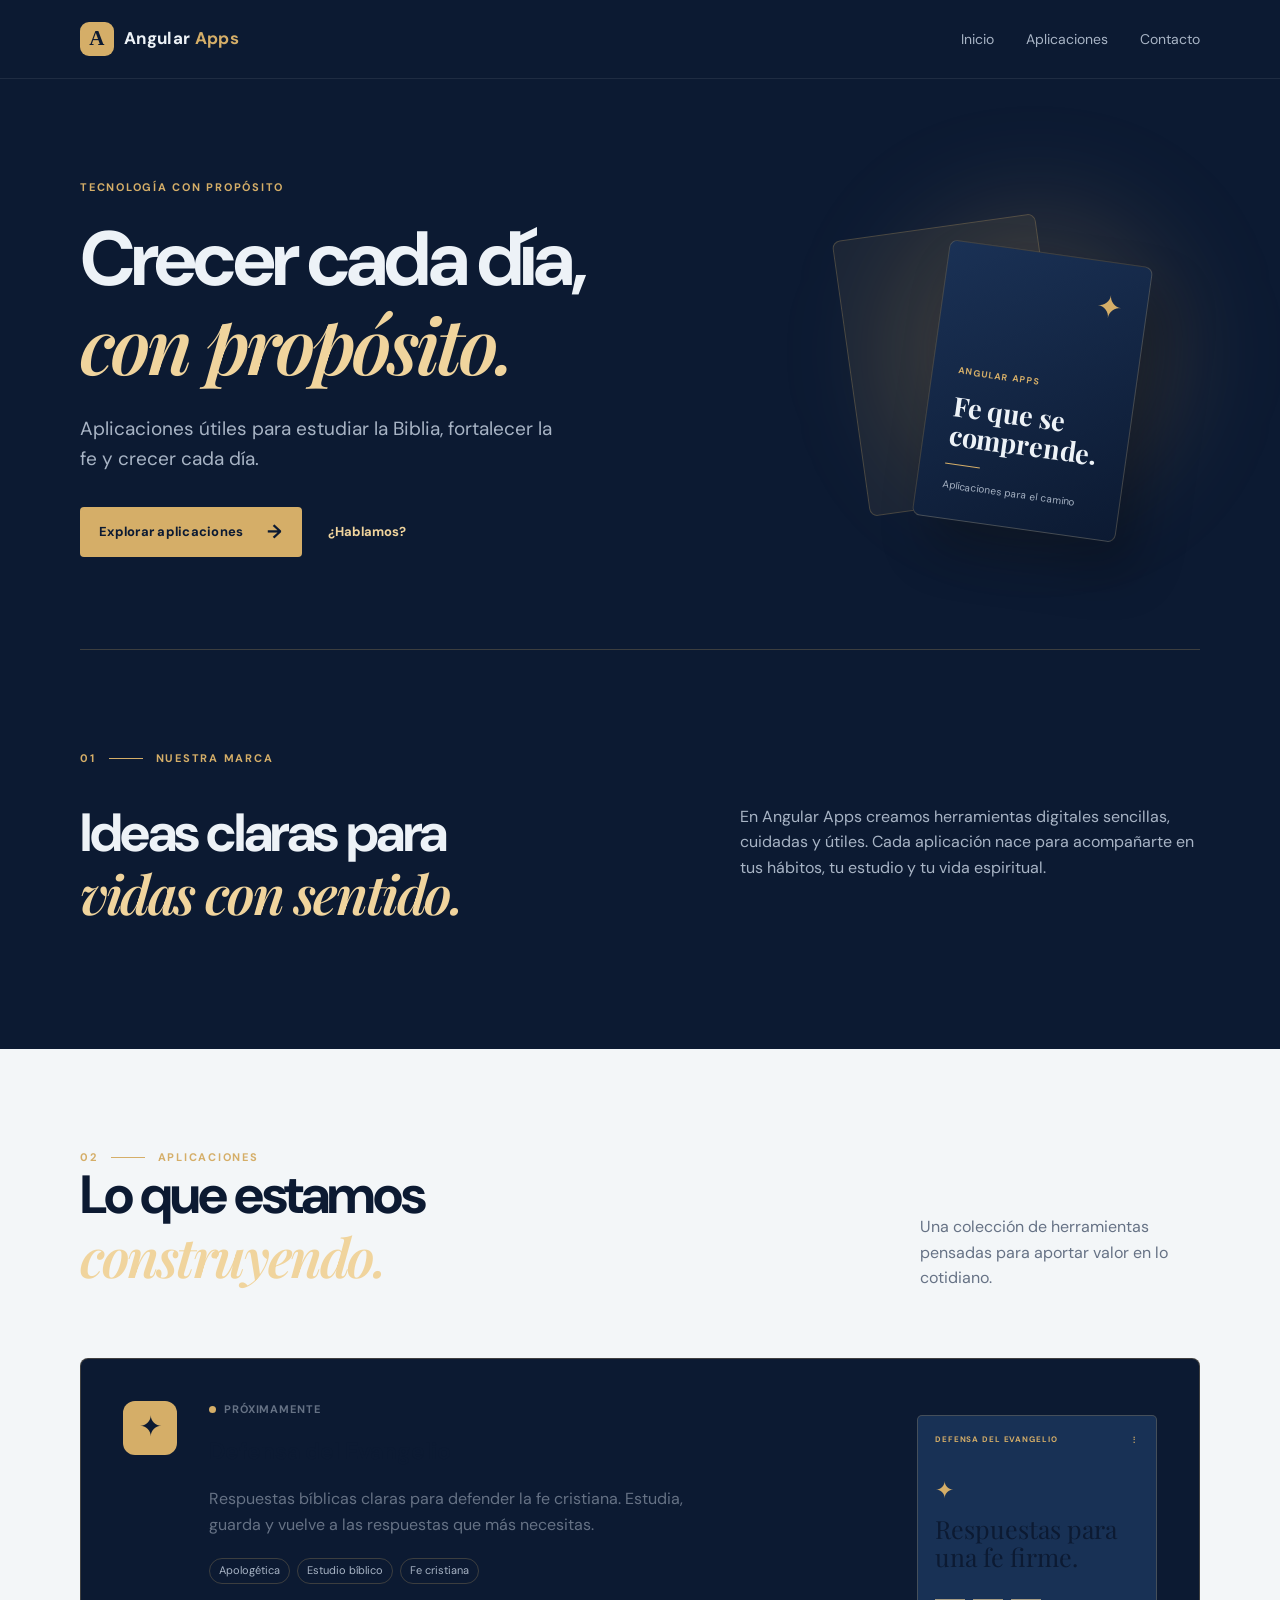
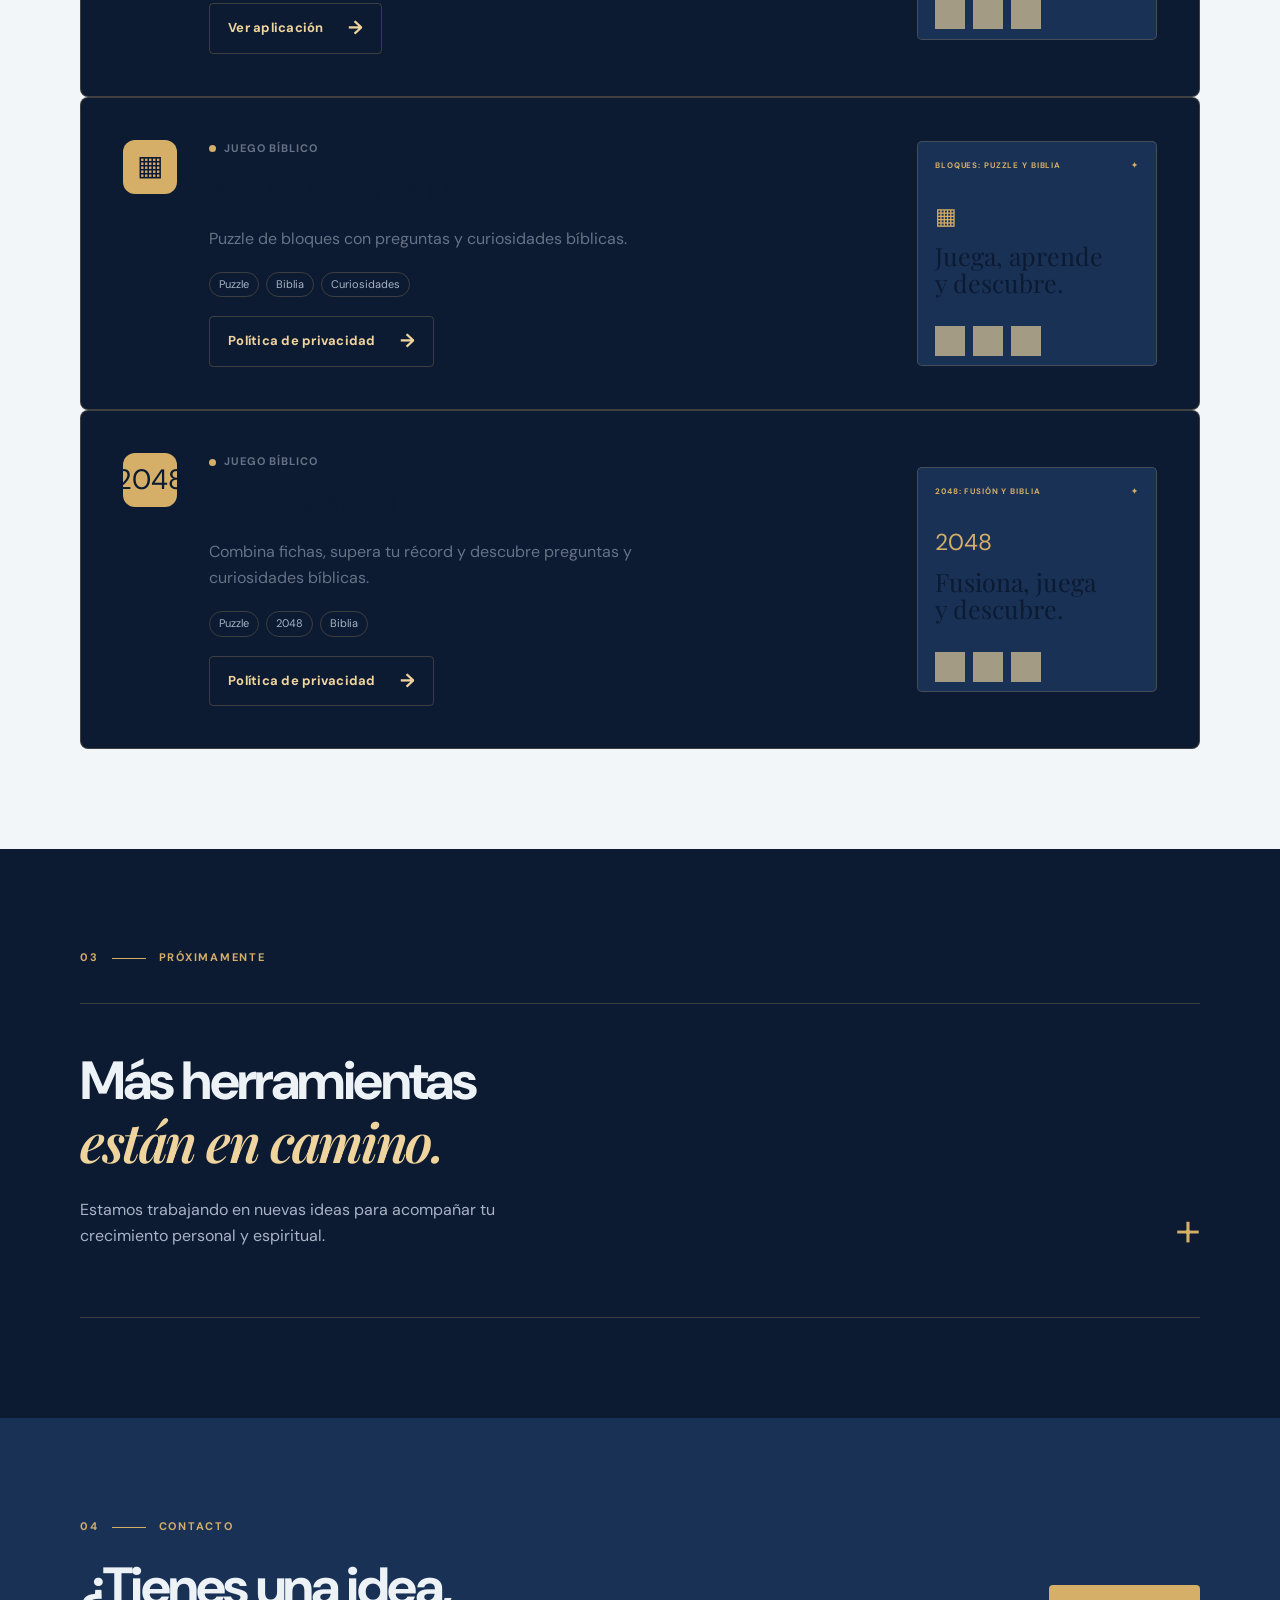
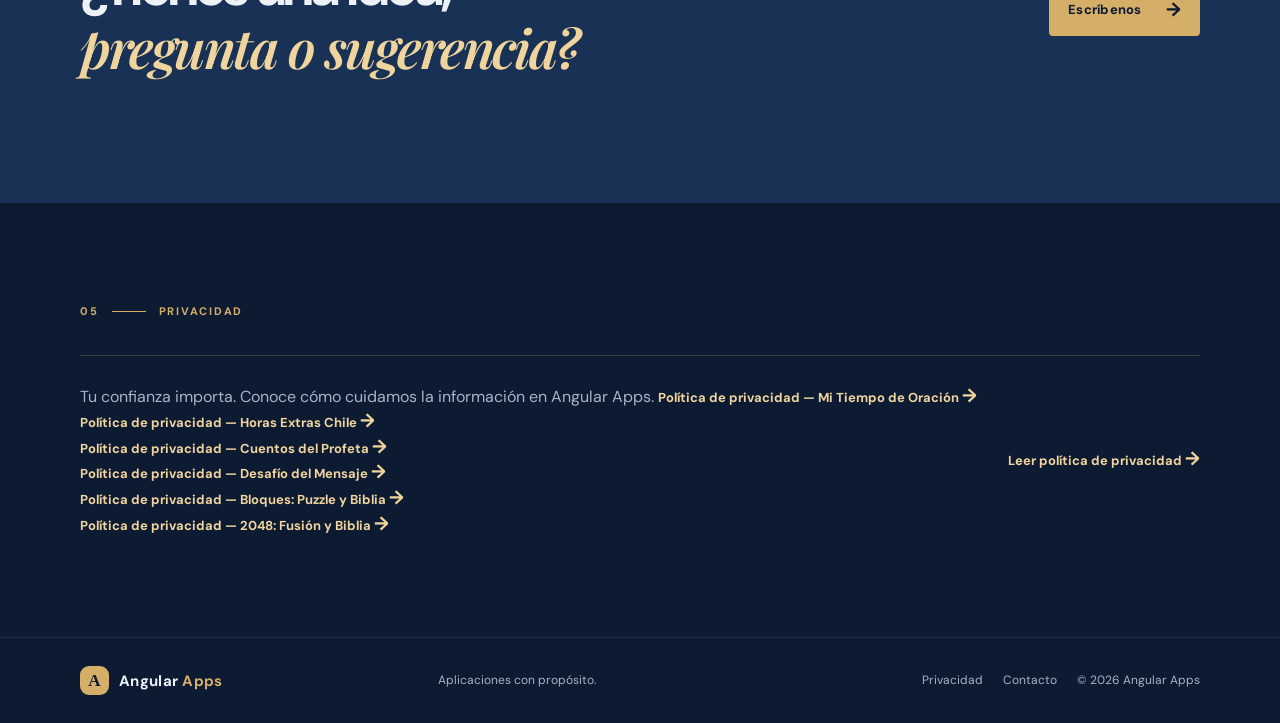
==== commit 30faa66b: "Add Fusion y Biblia privacy policy" ====
--- a/index.html
+++ b/index.html
@@ -35,12 +35,13 @@
     <section class="section section-tint" id="aplicaciones"><div class="container"><div class="section-heading"><div><div class="section-kicker">02 <span></span> Aplicaciones</div><h2>Lo que estamos<br><span>construyendo.</span></h2></div><p>Una colección de herramientas pensadas para aportar valor en lo cotidiano.</p></div>
       <article class="app-card"><div class="app-icon">✦</div><div class="app-content"><p class="status"><span></span> Próximamente</p><h3>Defensa del Evangelio</h3><p>Respuestas bíblicas claras para defender la fe cristiana. Estudia, guarda y vuelve a las respuestas que más necesitas.</p><div class="tag-list"><span>Apologética</span><span>Estudio bíblico</span><span>Fe cristiana</span></div><a class="button button-outline" href="apps/defensa-del-evangelio.html">Ver aplicación <span>→</span></a></div><div class="app-preview"><div class="preview-top">DEFENSA DEL EVANGELIO <b>⋮</b></div><div class="preview-star">✦</div><div class="preview-title">Respuestas para<br>una fe firme.</div><div class="preview-row"><i></i><i></i><i></i></div></div></article>
       <article class="app-card"><div class="app-icon">▦</div><div class="app-content"><p class="status"><span></span> Juego bíblico</p><h3>Bloques: Puzzle y Biblia</h3><p>Puzzle de bloques con preguntas y curiosidades bíblicas.</p><div class="tag-list"><span>Puzzle</span><span>Biblia</span><span>Curiosidades</span></div><a class="button button-outline" href="privacidad-bloques-puzzle-biblia.html">Política de privacidad <span>→</span></a></div><div class="app-preview" aria-hidden="true"><div class="preview-top">BLOQUES: PUZZLE Y BIBLIA <b>✦</b></div><div class="preview-star">▦</div><div class="preview-title">Juega, aprende<br>y descubre.</div><div class="preview-row"><i></i><i></i><i></i></div></div></article>
+      <article class="app-card"><div class="app-icon">2048</div><div class="app-content"><p class="status"><span></span> Juego bíblico</p><h3>2048: Fusión y Biblia</h3><p>Combina fichas, supera tu récord y descubre preguntas y curiosidades bíblicas.</p><div class="tag-list"><span>Puzzle</span><span>2048</span><span>Biblia</span></div><a class="button button-outline" href="privacidad-2048-fusion-y-biblia.html">Política de privacidad <span>→</span></a></div><div class="app-preview" aria-hidden="true"><div class="preview-top">2048: FUSIÓN Y BIBLIA <b>✦</b></div><div class="preview-star">2048</div><div class="preview-title">Fusiona, juega<br>y descubre.</div><div class="preview-row"><i></i><i></i><i></i></div></div></article>
     </div></section>
 
     <section class="section container coming"><div class="section-kicker">03 <span></span> Próximamente</div><div class="coming-card"><div><h2>Más herramientas<br><span>están en camino.</span></h2><p>Estamos trabajando en nuevas ideas para acompañar tu crecimiento personal y espiritual.</p></div><span class="coming-symbol">+</span></div></section>
 
     <section class="cta section" id="contacto"><div class="container cta-inner"><div><div class="section-kicker">04 <span></span> Contacto</div><h2>¿Tienes una idea,<br><span>pregunta o sugerencia?</span></h2></div><a class="button button-primary" href="contacto.html">Escríbenos <span>→</span></a></div></section>
-    <section class="privacy-note section container"><div class="section-kicker">05 <span></span> Privacidad</div><div class="privacy-row"><p>Tu confianza importa. Conoce cómo cuidamos la información en Angular Apps. <a class="text-link" href="privacidad-mi-tiempo-de-oracion.html">Política de privacidad — Mi Tiempo de Oración <span>→</span></a><br><a class="text-link" href="privacidad-horas-extras-chile.html">Política de privacidad — Horas Extras Chile <span>→</span></a><br><a class="text-link" href="privacidad-cuentos-del-profeta.html">Política de privacidad — Cuentos del Profeta <span>→</span></a><br><a class="text-link" href="privacidad-desafio-del-mensaje.html">Política de privacidad — Desafío del Mensaje <span>→</span></a><br><a class="text-link" href="privacidad-bloques-puzzle-biblia.html">Política de privacidad — Bloques: Puzzle y Biblia <span>→</span></a></p><a class="text-link" href="privacidad.html">Leer política de privacidad <span>→</span></a></div></section>
+    <section class="privacy-note section container"><div class="section-kicker">05 <span></span> Privacidad</div><div class="privacy-row"><p>Tu confianza importa. Conoce cómo cuidamos la información en Angular Apps. <a class="text-link" href="privacidad-mi-tiempo-de-oracion.html">Política de privacidad — Mi Tiempo de Oración <span>→</span></a><br><a class="text-link" href="privacidad-horas-extras-chile.html">Política de privacidad — Horas Extras Chile <span>→</span></a><br><a class="text-link" href="privacidad-cuentos-del-profeta.html">Política de privacidad — Cuentos del Profeta <span>→</span></a><br><a class="text-link" href="privacidad-desafio-del-mensaje.html">Política de privacidad — Desafío del Mensaje <span>→</span></a><br><a class="text-link" href="privacidad-bloques-puzzle-biblia.html">Política de privacidad — Bloques: Puzzle y Biblia <span>→</span></a><br><a class="text-link" href="privacidad-2048-fusion-y-biblia.html">Política de privacidad — 2048: Fusión y Biblia <span>→</span></a></p><a class="text-link" href="privacidad.html">Leer política de privacidad <span>→</span></a></div></section>
   </main>
   <footer class="site-footer"><div class="container footer-wrap"><a class="brand" href="index.html"><span class="brand-mark">A</span><span>Angular <em>Apps</em></span></a><p>Aplicaciones con propósito.</p><div><a href="privacidad.html">Privacidad</a><a href="contacto.html">Contacto</a><small>© 2026 Angular Apps</small></div></div></footer>
   <script src="script.js"></script>
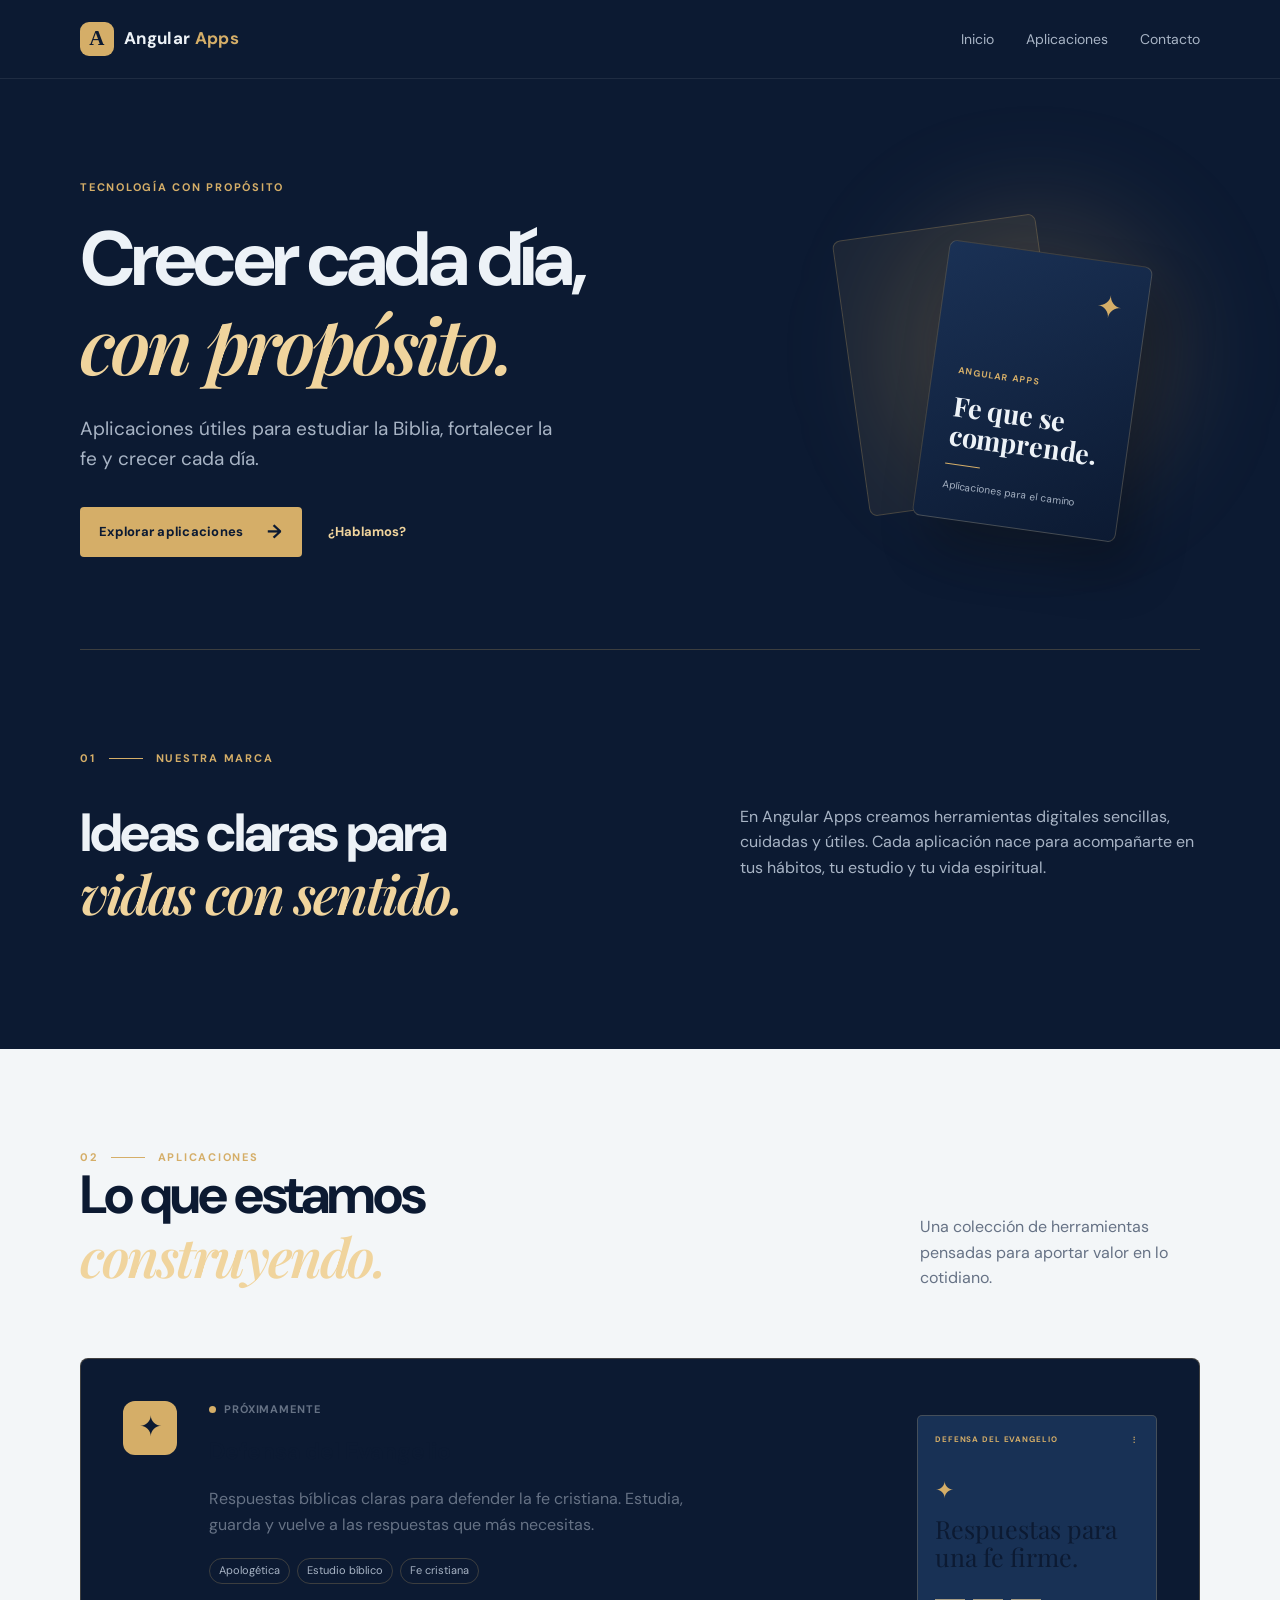
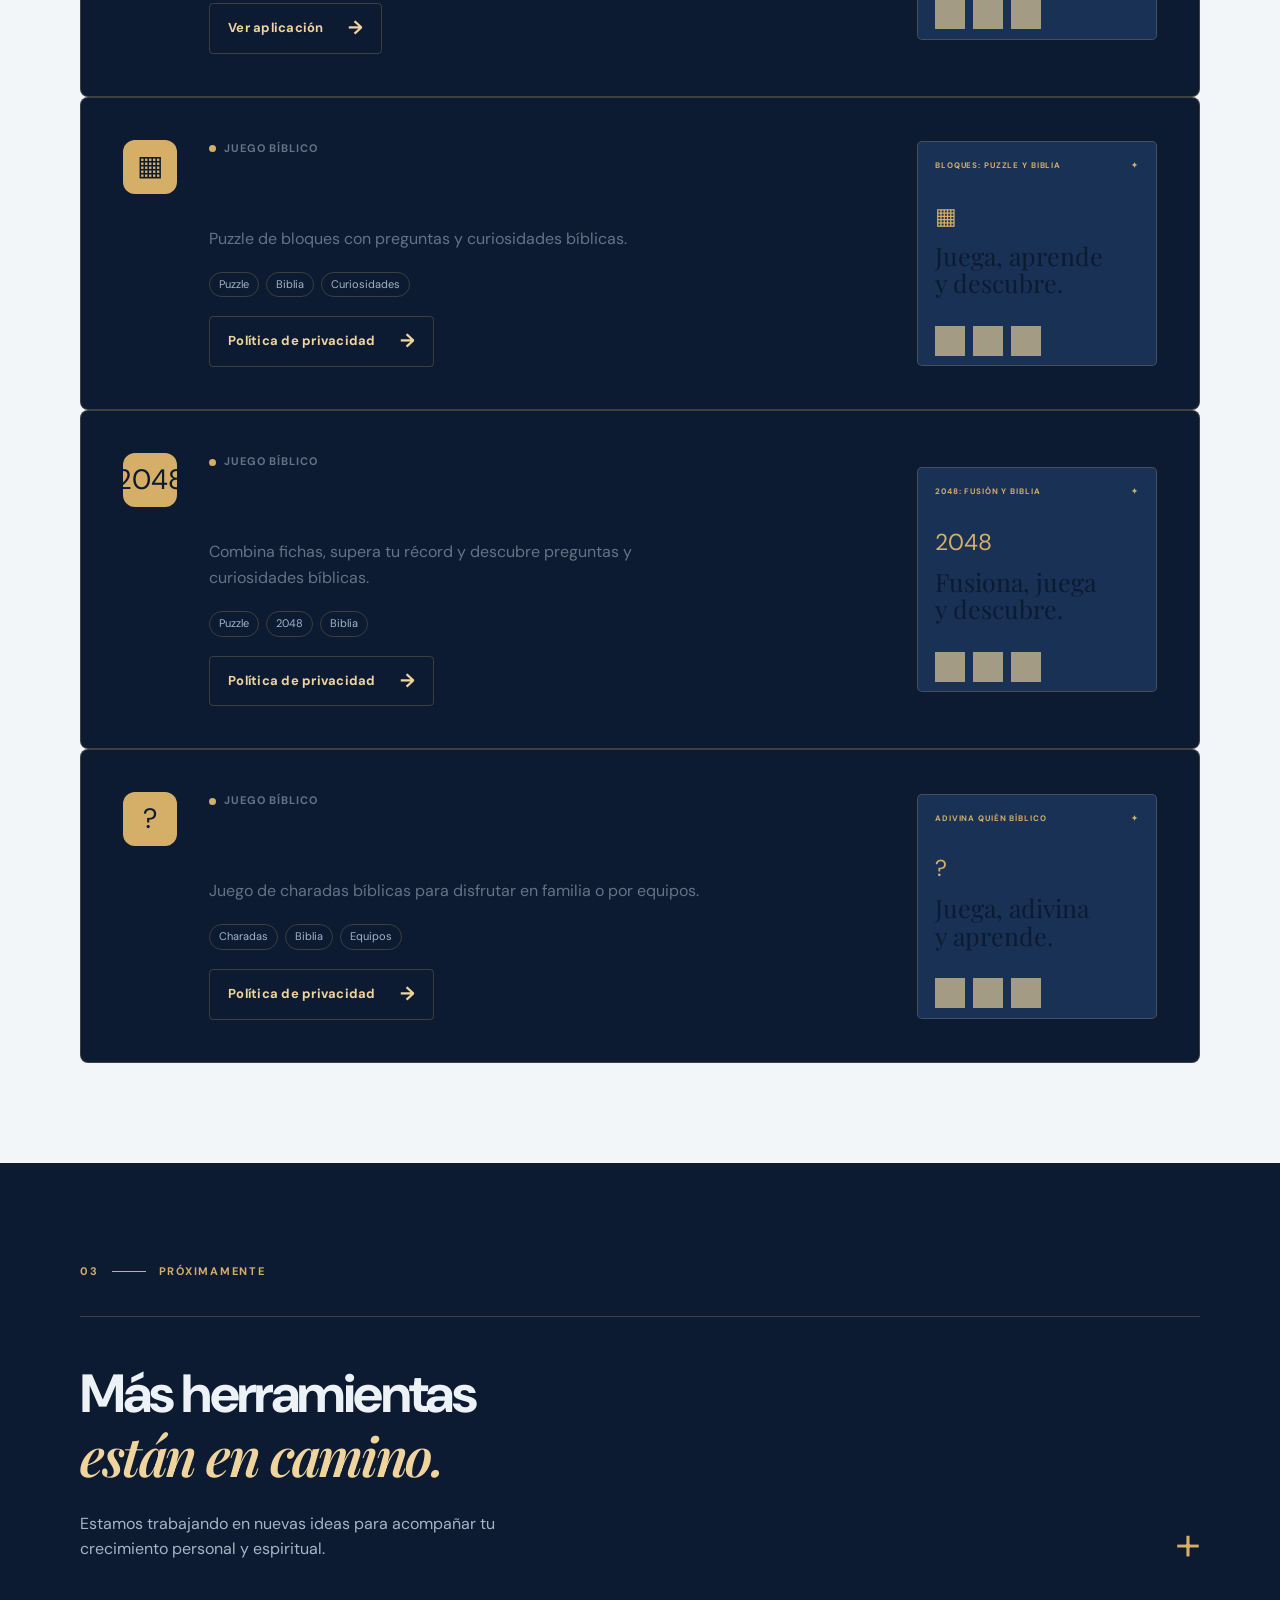
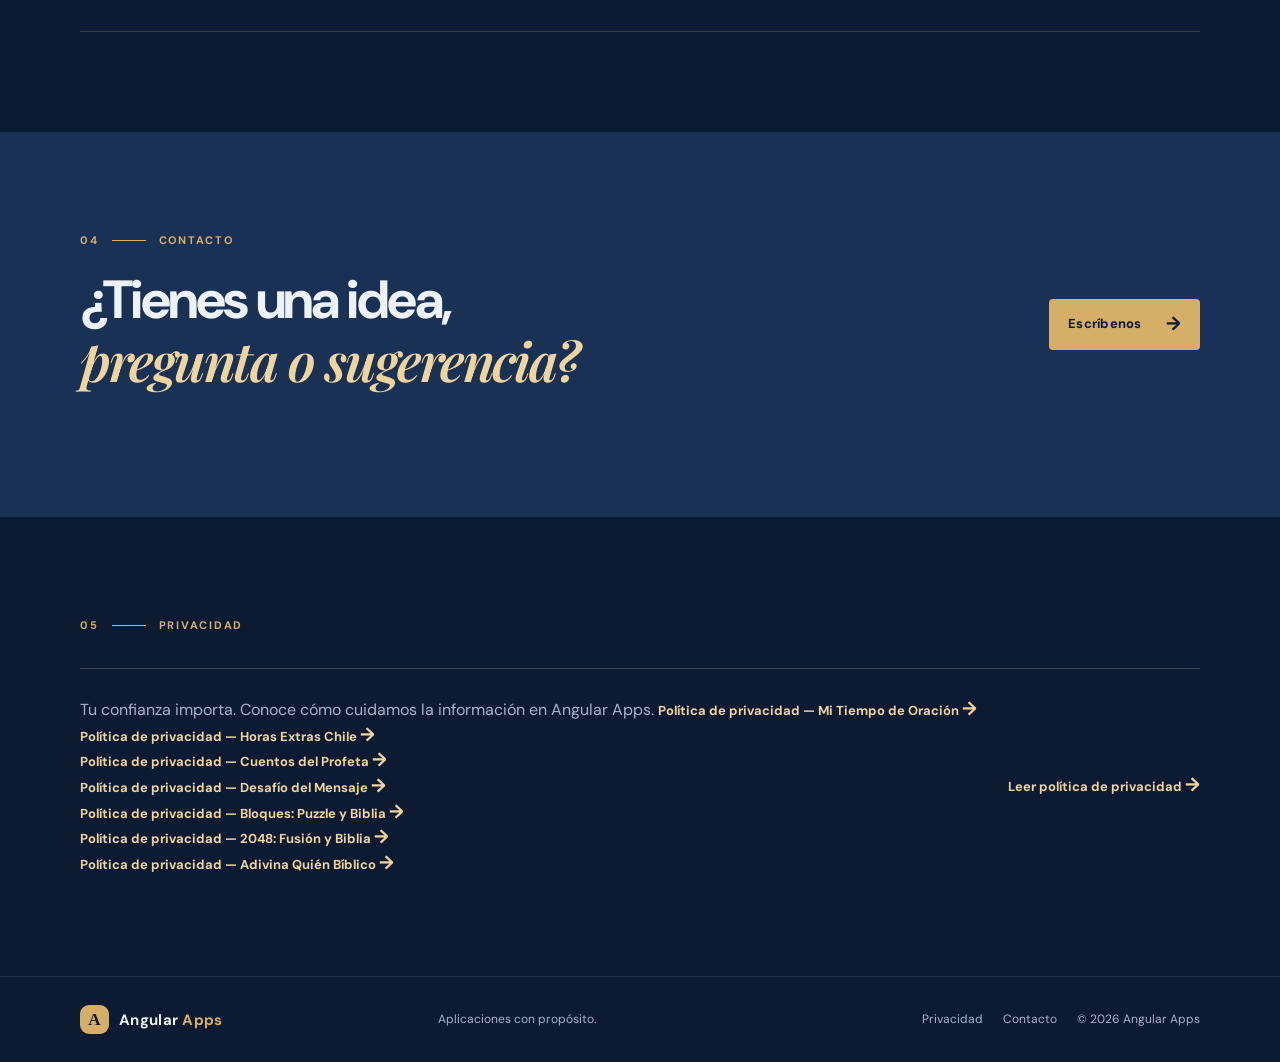
==== commit 591ec86e: "Add Adivina Quien Biblico privacy policy" ====
--- a/index.html
+++ b/index.html
@@ -36,12 +36,13 @@
       <article class="app-card"><div class="app-icon">✦</div><div class="app-content"><p class="status"><span></span> Próximamente</p><h3>Defensa del Evangelio</h3><p>Respuestas bíblicas claras para defender la fe cristiana. Estudia, guarda y vuelve a las respuestas que más necesitas.</p><div class="tag-list"><span>Apologética</span><span>Estudio bíblico</span><span>Fe cristiana</span></div><a class="button button-outline" href="apps/defensa-del-evangelio.html">Ver aplicación <span>→</span></a></div><div class="app-preview"><div class="preview-top">DEFENSA DEL EVANGELIO <b>⋮</b></div><div class="preview-star">✦</div><div class="preview-title">Respuestas para<br>una fe firme.</div><div class="preview-row"><i></i><i></i><i></i></div></div></article>
       <article class="app-card"><div class="app-icon">▦</div><div class="app-content"><p class="status"><span></span> Juego bíblico</p><h3>Bloques: Puzzle y Biblia</h3><p>Puzzle de bloques con preguntas y curiosidades bíblicas.</p><div class="tag-list"><span>Puzzle</span><span>Biblia</span><span>Curiosidades</span></div><a class="button button-outline" href="privacidad-bloques-puzzle-biblia.html">Política de privacidad <span>→</span></a></div><div class="app-preview" aria-hidden="true"><div class="preview-top">BLOQUES: PUZZLE Y BIBLIA <b>✦</b></div><div class="preview-star">▦</div><div class="preview-title">Juega, aprende<br>y descubre.</div><div class="preview-row"><i></i><i></i><i></i></div></div></article>
       <article class="app-card"><div class="app-icon">2048</div><div class="app-content"><p class="status"><span></span> Juego bíblico</p><h3>2048: Fusión y Biblia</h3><p>Combina fichas, supera tu récord y descubre preguntas y curiosidades bíblicas.</p><div class="tag-list"><span>Puzzle</span><span>2048</span><span>Biblia</span></div><a class="button button-outline" href="privacidad-2048-fusion-y-biblia.html">Política de privacidad <span>→</span></a></div><div class="app-preview" aria-hidden="true"><div class="preview-top">2048: FUSIÓN Y BIBLIA <b>✦</b></div><div class="preview-star">2048</div><div class="preview-title">Fusiona, juega<br>y descubre.</div><div class="preview-row"><i></i><i></i><i></i></div></div></article>
+      <article class="app-card"><div class="app-icon">?</div><div class="app-content"><p class="status"><span></span> Juego bíblico</p><h3>Adivina Quién Bíblico</h3><p>Juego de charadas bíblicas para disfrutar en familia o por equipos.</p><div class="tag-list"><span>Charadas</span><span>Biblia</span><span>Equipos</span></div><a class="button button-outline" href="privacidad-adivina-quien-biblico.html">Política de privacidad <span>→</span></a></div><div class="app-preview" aria-hidden="true"><div class="preview-top">ADIVINA QUIÉN BÍBLICO <b>✦</b></div><div class="preview-star">?</div><div class="preview-title">Juega, adivina<br>y aprende.</div><div class="preview-row"><i></i><i></i><i></i></div></div></article>
     </div></section>
 
     <section class="section container coming"><div class="section-kicker">03 <span></span> Próximamente</div><div class="coming-card"><div><h2>Más herramientas<br><span>están en camino.</span></h2><p>Estamos trabajando en nuevas ideas para acompañar tu crecimiento personal y espiritual.</p></div><span class="coming-symbol">+</span></div></section>
 
     <section class="cta section" id="contacto"><div class="container cta-inner"><div><div class="section-kicker">04 <span></span> Contacto</div><h2>¿Tienes una idea,<br><span>pregunta o sugerencia?</span></h2></div><a class="button button-primary" href="contacto.html">Escríbenos <span>→</span></a></div></section>
-    <section class="privacy-note section container"><div class="section-kicker">05 <span></span> Privacidad</div><div class="privacy-row"><p>Tu confianza importa. Conoce cómo cuidamos la información en Angular Apps. <a class="text-link" href="privacidad-mi-tiempo-de-oracion.html">Política de privacidad — Mi Tiempo de Oración <span>→</span></a><br><a class="text-link" href="privacidad-horas-extras-chile.html">Política de privacidad — Horas Extras Chile <span>→</span></a><br><a class="text-link" href="privacidad-cuentos-del-profeta.html">Política de privacidad — Cuentos del Profeta <span>→</span></a><br><a class="text-link" href="privacidad-desafio-del-mensaje.html">Política de privacidad — Desafío del Mensaje <span>→</span></a><br><a class="text-link" href="privacidad-bloques-puzzle-biblia.html">Política de privacidad — Bloques: Puzzle y Biblia <span>→</span></a><br><a class="text-link" href="privacidad-2048-fusion-y-biblia.html">Política de privacidad — 2048: Fusión y Biblia <span>→</span></a></p><a class="text-link" href="privacidad.html">Leer política de privacidad <span>→</span></a></div></section>
+    <section class="privacy-note section container"><div class="section-kicker">05 <span></span> Privacidad</div><div class="privacy-row"><p>Tu confianza importa. Conoce cómo cuidamos la información en Angular Apps. <a class="text-link" href="privacidad-mi-tiempo-de-oracion.html">Política de privacidad — Mi Tiempo de Oración <span>→</span></a><br><a class="text-link" href="privacidad-horas-extras-chile.html">Política de privacidad — Horas Extras Chile <span>→</span></a><br><a class="text-link" href="privacidad-cuentos-del-profeta.html">Política de privacidad — Cuentos del Profeta <span>→</span></a><br><a class="text-link" href="privacidad-desafio-del-mensaje.html">Política de privacidad — Desafío del Mensaje <span>→</span></a><br><a class="text-link" href="privacidad-bloques-puzzle-biblia.html">Política de privacidad — Bloques: Puzzle y Biblia <span>→</span></a><br><a class="text-link" href="privacidad-2048-fusion-y-biblia.html">Política de privacidad — 2048: Fusión y Biblia <span>→</span></a><br><a class="text-link" href="privacidad-adivina-quien-biblico.html">Política de privacidad — Adivina Quién Bíblico <span>→</span></a></p><a class="text-link" href="privacidad.html">Leer política de privacidad <span>→</span></a></div></section>
   </main>
   <footer class="site-footer"><div class="container footer-wrap"><a class="brand" href="index.html"><span class="brand-mark">A</span><span>Angular <em>Apps</em></span></a><p>Aplicaciones con propósito.</p><div><a href="privacidad.html">Privacidad</a><a href="contacto.html">Contacto</a><small>© 2026 Angular Apps</small></div></div></footer>
   <script src="script.js"></script>
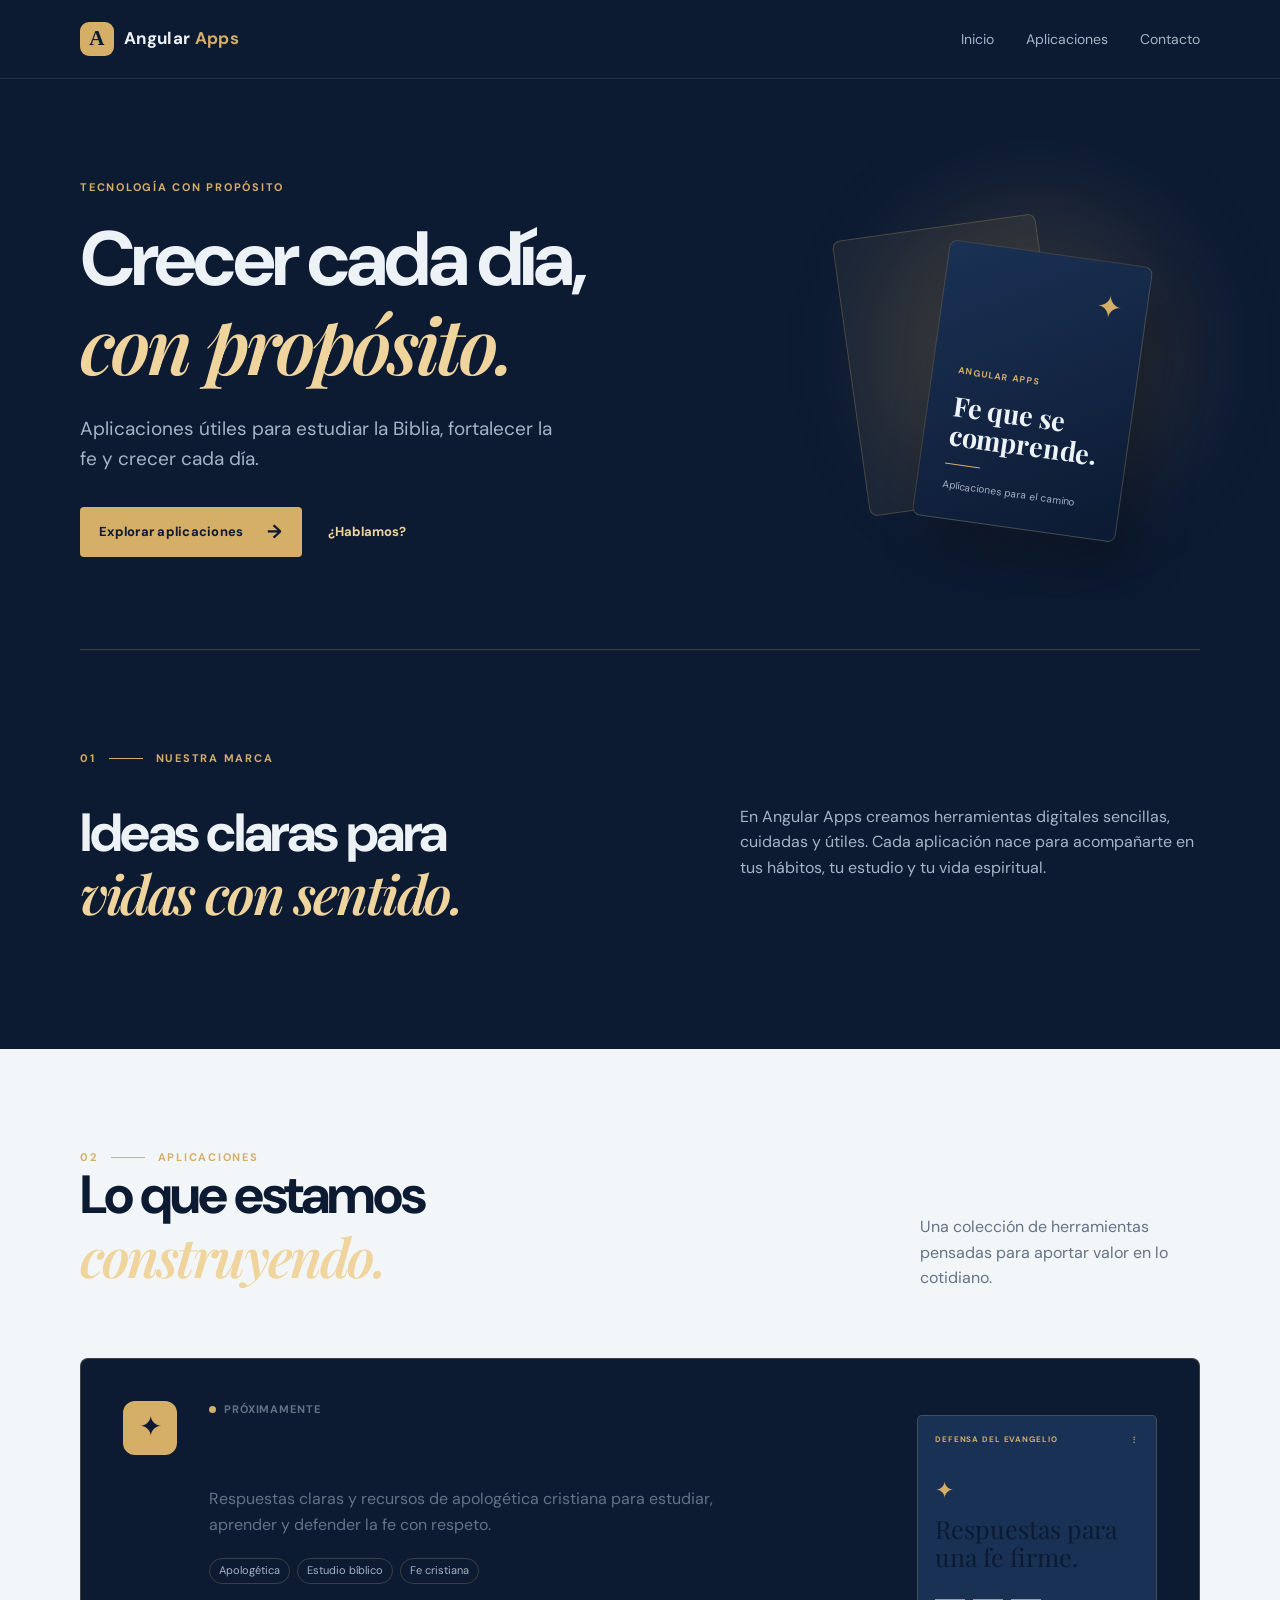
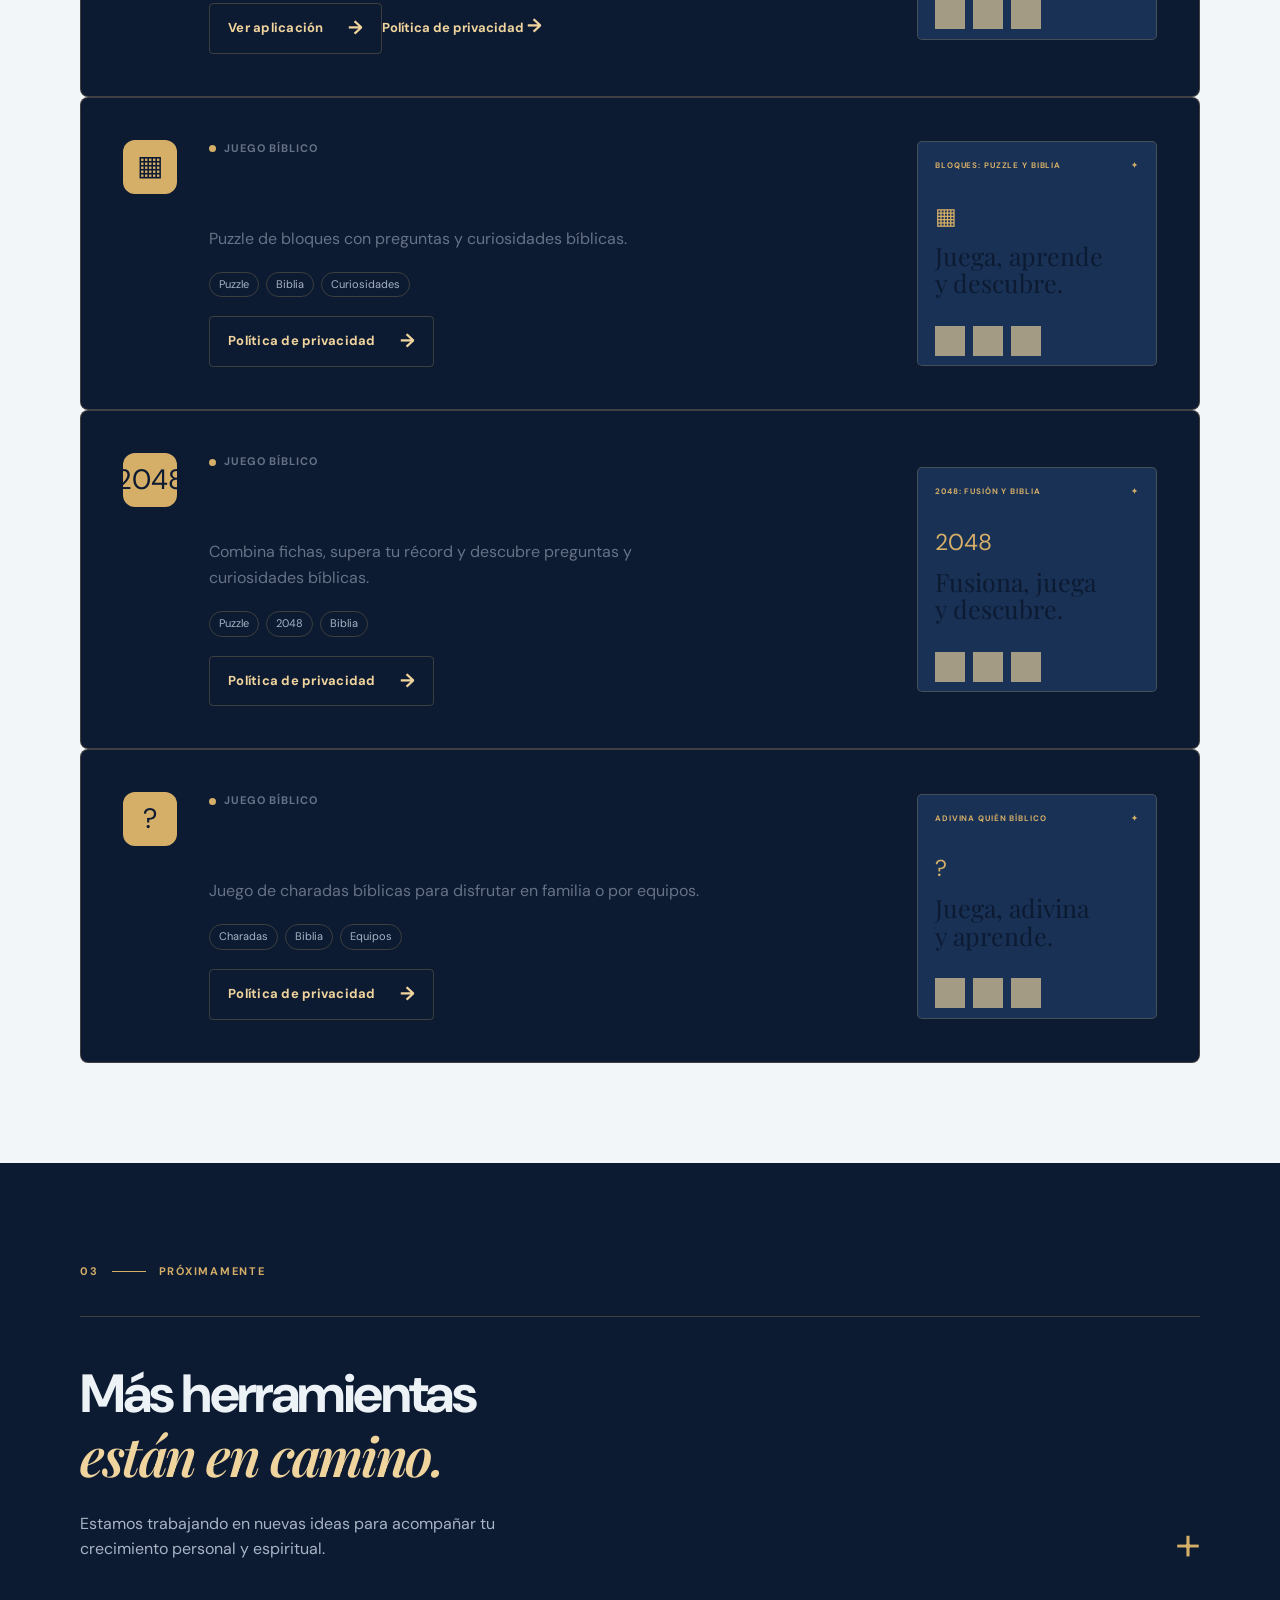
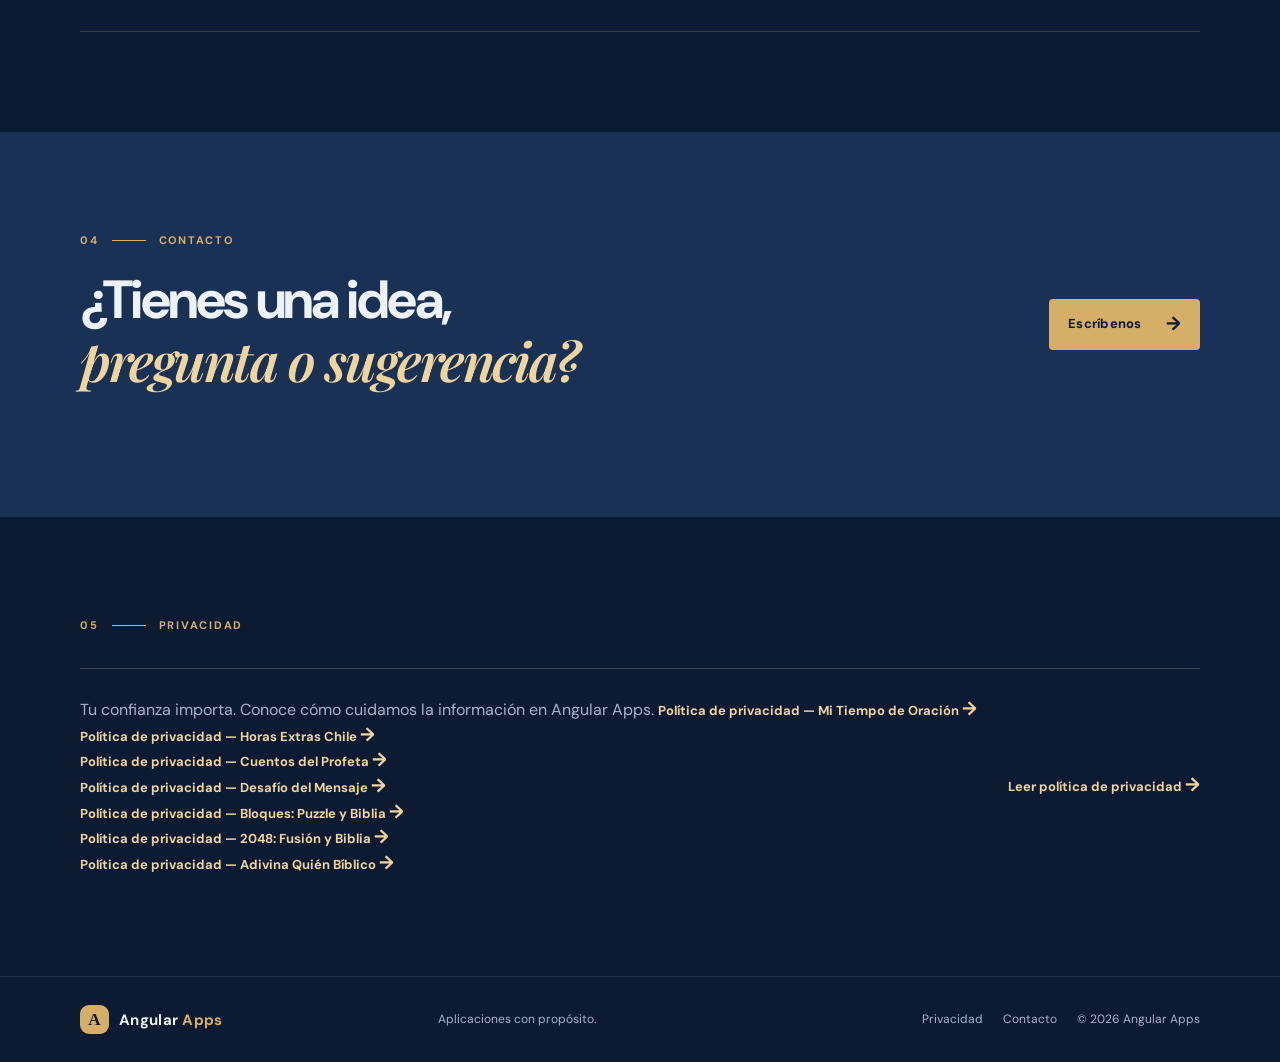
==== commit 2e604018: "Add Defensa del Evangelio privacy policy" ====
--- a/index.html
+++ b/index.html
@@ -33,7 +33,7 @@
     <section class="intro section container" id="marca"><div class="section-kicker">01 <span></span> Nuestra marca</div><div class="intro-grid"><h2>Ideas claras para<br><span>vidas con sentido.</span></h2><p>En Angular Apps creamos herramientas digitales sencillas, cuidadas y útiles. Cada aplicación nace para acompañarte en tus hábitos, tu estudio y tu vida espiritual.</p></div></section>
 
     <section class="section section-tint" id="aplicaciones"><div class="container"><div class="section-heading"><div><div class="section-kicker">02 <span></span> Aplicaciones</div><h2>Lo que estamos<br><span>construyendo.</span></h2></div><p>Una colección de herramientas pensadas para aportar valor en lo cotidiano.</p></div>
-      <article class="app-card"><div class="app-icon">✦</div><div class="app-content"><p class="status"><span></span> Próximamente</p><h3>Defensa del Evangelio</h3><p>Respuestas bíblicas claras para defender la fe cristiana. Estudia, guarda y vuelve a las respuestas que más necesitas.</p><div class="tag-list"><span>Apologética</span><span>Estudio bíblico</span><span>Fe cristiana</span></div><a class="button button-outline" href="apps/defensa-del-evangelio.html">Ver aplicación <span>→</span></a></div><div class="app-preview"><div class="preview-top">DEFENSA DEL EVANGELIO <b>⋮</b></div><div class="preview-star">✦</div><div class="preview-title">Respuestas para<br>una fe firme.</div><div class="preview-row"><i></i><i></i><i></i></div></div></article>
+      <article class="app-card"><div class="app-icon">✦</div><div class="app-content"><p class="status"><span></span> Próximamente</p><h3>Defensa del Evangelio</h3><p>Respuestas claras y recursos de apologética cristiana para estudiar, aprender y defender la fe con respeto.</p><div class="tag-list"><span>Apologética</span><span>Estudio bíblico</span><span>Fe cristiana</span></div><a class="button button-outline" href="apps/defensa-del-evangelio.html">Ver aplicación <span>→</span></a><a class="text-link" href="https://angularapps14.github.io/bastian-apps/privacidad-defensa-del-evangelio.html">Política de privacidad <span>→</span></a></div><div class="app-preview"><div class="preview-top">DEFENSA DEL EVANGELIO <b>⋮</b></div><div class="preview-star">✦</div><div class="preview-title">Respuestas para<br>una fe firme.</div><div class="preview-row"><i></i><i></i><i></i></div></div></article>
       <article class="app-card"><div class="app-icon">▦</div><div class="app-content"><p class="status"><span></span> Juego bíblico</p><h3>Bloques: Puzzle y Biblia</h3><p>Puzzle de bloques con preguntas y curiosidades bíblicas.</p><div class="tag-list"><span>Puzzle</span><span>Biblia</span><span>Curiosidades</span></div><a class="button button-outline" href="privacidad-bloques-puzzle-biblia.html">Política de privacidad <span>→</span></a></div><div class="app-preview" aria-hidden="true"><div class="preview-top">BLOQUES: PUZZLE Y BIBLIA <b>✦</b></div><div class="preview-star">▦</div><div class="preview-title">Juega, aprende<br>y descubre.</div><div class="preview-row"><i></i><i></i><i></i></div></div></article>
       <article class="app-card"><div class="app-icon">2048</div><div class="app-content"><p class="status"><span></span> Juego bíblico</p><h3>2048: Fusión y Biblia</h3><p>Combina fichas, supera tu récord y descubre preguntas y curiosidades bíblicas.</p><div class="tag-list"><span>Puzzle</span><span>2048</span><span>Biblia</span></div><a class="button button-outline" href="privacidad-2048-fusion-y-biblia.html">Política de privacidad <span>→</span></a></div><div class="app-preview" aria-hidden="true"><div class="preview-top">2048: FUSIÓN Y BIBLIA <b>✦</b></div><div class="preview-star">2048</div><div class="preview-title">Fusiona, juega<br>y descubre.</div><div class="preview-row"><i></i><i></i><i></i></div></div></article>
       <article class="app-card"><div class="app-icon">?</div><div class="app-content"><p class="status"><span></span> Juego bíblico</p><h3>Adivina Quién Bíblico</h3><p>Juego de charadas bíblicas para disfrutar en familia o por equipos.</p><div class="tag-list"><span>Charadas</span><span>Biblia</span><span>Equipos</span></div><a class="button button-outline" href="privacidad-adivina-quien-biblico.html">Política de privacidad <span>→</span></a></div><div class="app-preview" aria-hidden="true"><div class="preview-top">ADIVINA QUIÉN BÍBLICO <b>✦</b></div><div class="preview-star">?</div><div class="preview-title">Juega, adivina<br>y aprende.</div><div class="preview-row"><i></i><i></i><i></i></div></div></article>
